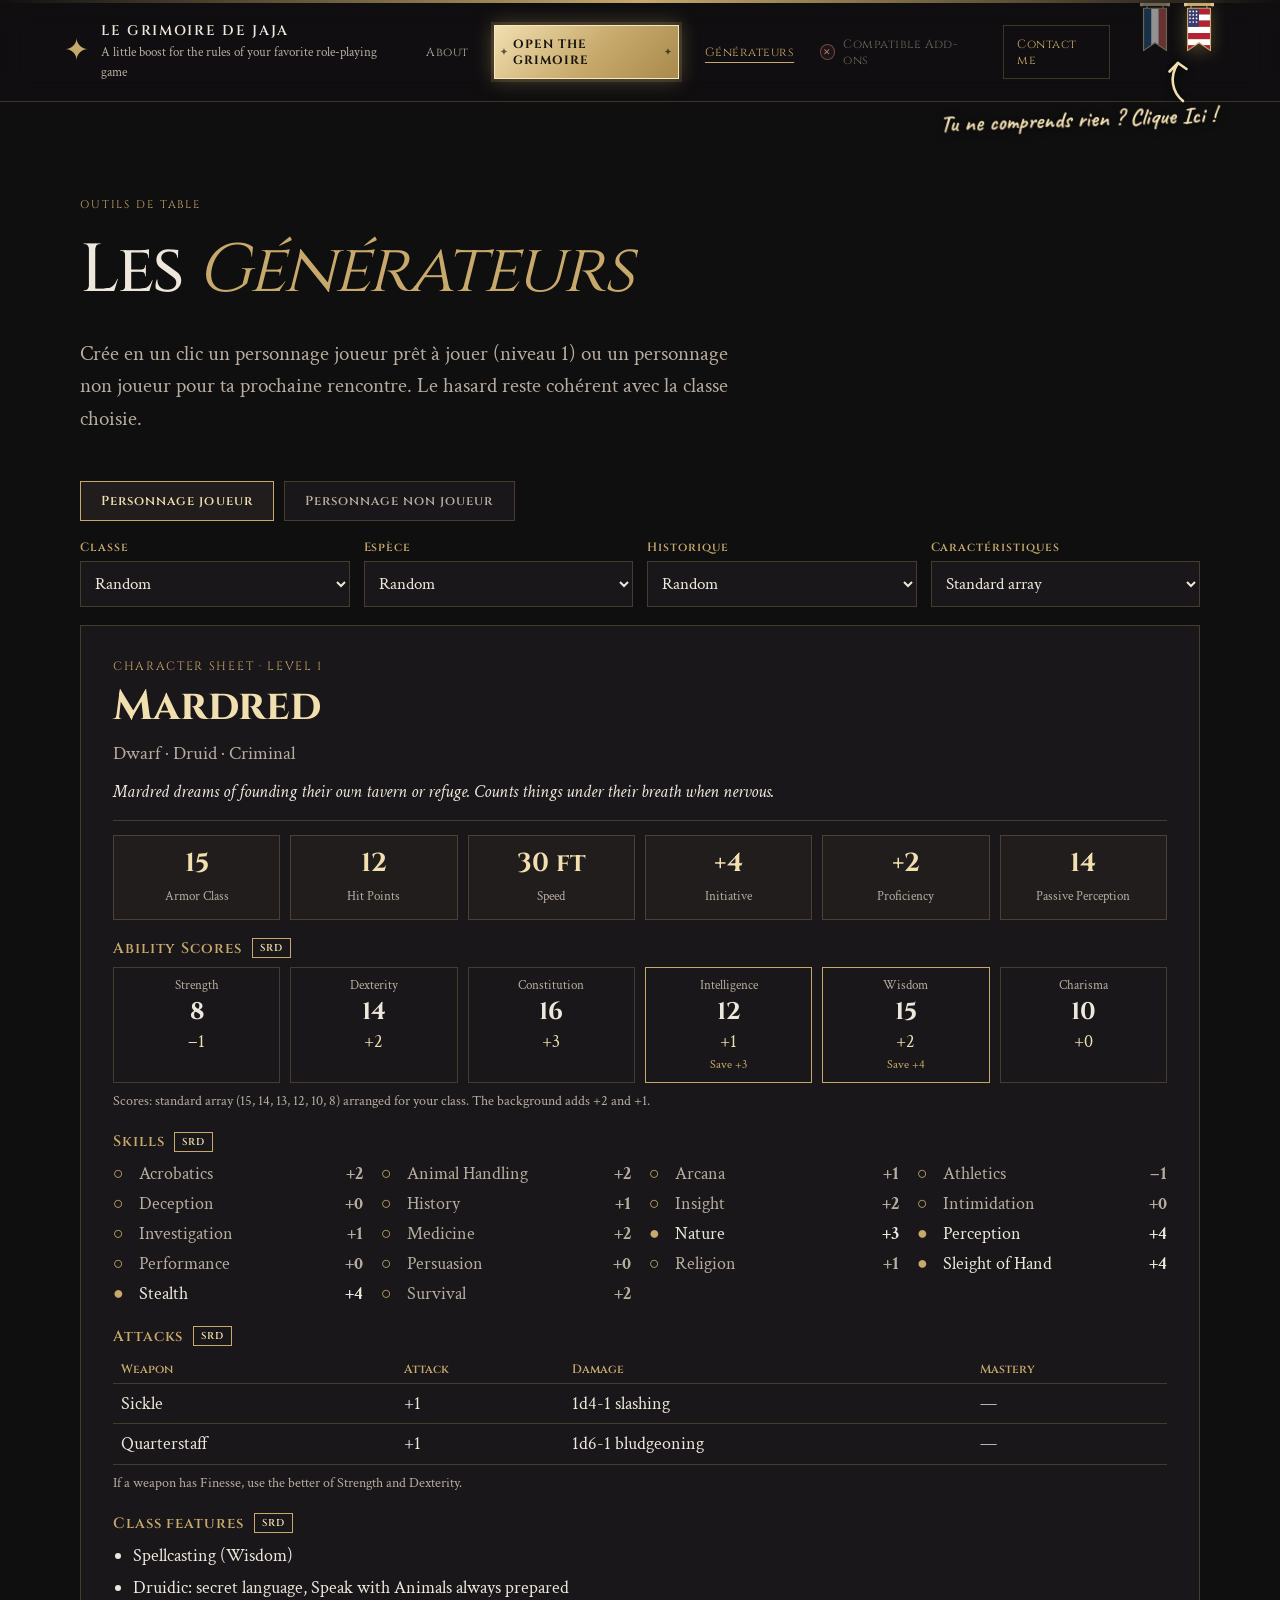
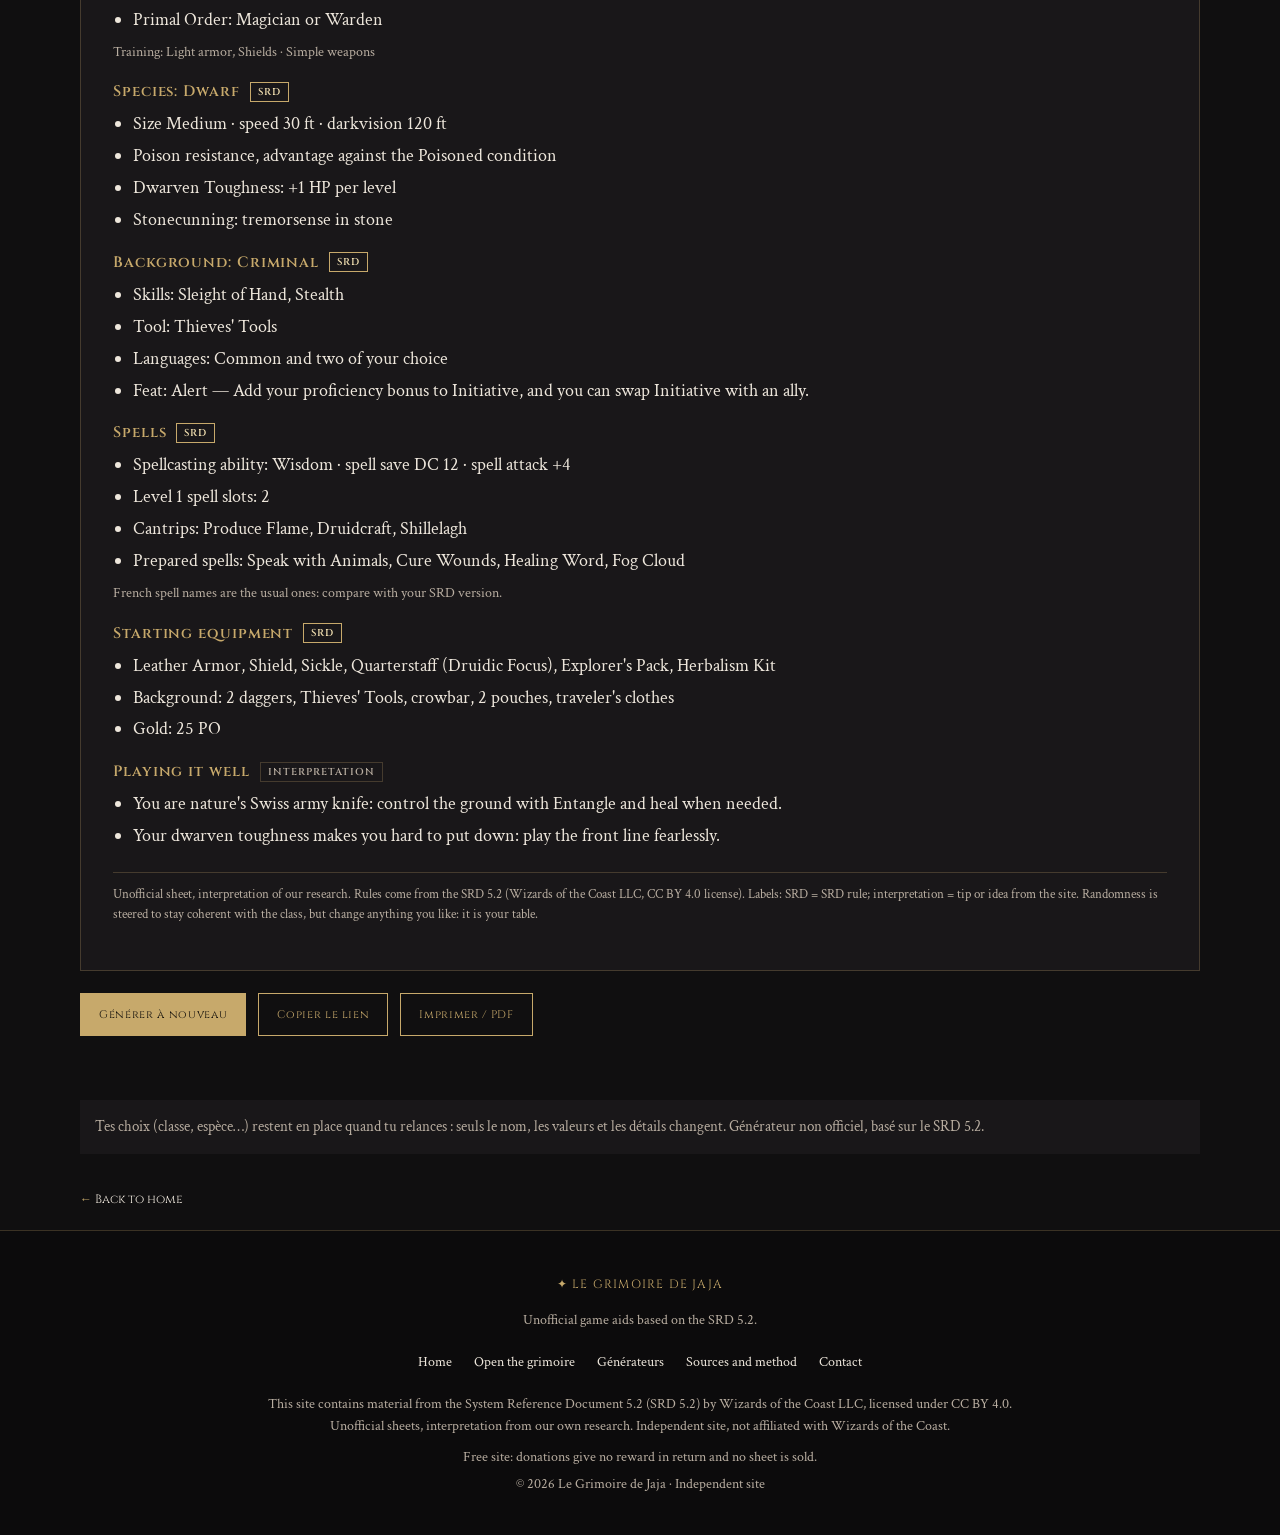
==== generateurs.html @ c8138d4a "Add files via upload" ====
<!doctype html>
<html lang="fr">
<head>
  <meta charset="utf-8">
  <meta http-equiv="Content-Security-Policy" content="object-src 'none'; base-uri 'self'; form-action 'self'">
  <meta name="referrer" content="strict-origin-when-cross-origin">

  <meta name="viewport" content="width=device-width, initial-scale=1">
  <meta name="theme-color" content="#100f10">
  <meta name="description" content="Générateurs de personnages joueurs et non joueurs basés sur les règles du SRD 5.2 : classe, espèce, historique, lieu de rencontre, niveau de puissance.">
  <title>Générateurs de personnages — Le Grimoire de Jaja</title>
  <link rel="preconnect" href="https://fonts.googleapis.com">
  <link rel="preconnect" href="https://fonts.gstatic.com" crossorigin>
  <link href="https://fonts.googleapis.com/css2?family=Cinzel:wght@400;500;600;700&family=Crimson+Text:wght@400;600;700&family=Caveat:wght@600;700&display=swap" rel="stylesheet">
  <link rel="stylesheet" href="styles.css?v=62">
</head>
<body>
  <div class="topline" aria-hidden="true"></div>

  <header class="site-header">
    <a class="brand" href="index.html" aria-label="Le Grimoire de Jaja, accueil">
      <span class="brand-mark" aria-hidden="true">✦</span>
      <span><strong>LE GRIMOIRE DE JAJA</strong><small>Le p'tit coup de pouce aux règles de ton jeu de rôle préféré</small></span>
    </a>
    <button class="menu-toggle" aria-expanded="false" aria-controls="navigation">Menu <span>☰</span></button>
    <nav id="navigation" class="navigation" aria-label="Navigation principale">
      <a href="index.html#presentation">Présentation</a>
      <a class="nav-open" href="telechargements.html">Ouvrir le grimoire</a>
      <a class="nav-gen active" href="generateurs.html" aria-current="page">Générateurs</a>
      <span class="nav-soon" aria-disabled="true" title="Bientôt disponible"><i class="soon-cross" aria-hidden="true">✕</i><span>Ajouts Compatibles</span><span class="sr-only"> (bientôt disponible)</span></span>
      <!-- VIDÉOS YOUTUBE (masqué pour l'instant) : pour remettre ce lien, supprime le mot « hidden » ci-dessous
           (et lis le mode d'emploi « VIDÉOS YOUTUBE » dans index.html). -->
      <a href="index.html#videos" hidden>Vidéos YouTube</a>
      <a class="nav-support" href="#contact" data-mail>Me contacter</a>
    </nav>
  </header>

  <main>
    <section class="downloads-hero section-wrap">
      <p class="eyebrow">Outils de table</p>
      <h1>Les <em>Générateurs</em></h1>
      <p class="hero-copy">Crée en un clic un personnage joueur prêt à jouer (niveau 1) ou un personnage non joueur pour ta prochaine rencontre. Le hasard reste cohérent avec la classe choisie.</p>
    </section>

    <section class="gen section-wrap" id="generateurs">
      <div class="gen-tabs" role="tablist" aria-label="Type de générateur">
        <button type="button" class="gen-tab" role="tab" data-tab="pj">Personnage joueur</button>
        <button type="button" class="gen-tab" role="tab" data-tab="pnj">Personnage non joueur</button>
      </div>

      <div class="gen-panel" data-panel="pj">
        <div class="gen-form">
          <label>Classe<select id="gen-classe"></select></label>
          <label>Espèce<select id="gen-espece"></select></label>
          <label>Historique<select id="gen-fond"></select></label>
          <label>Caractéristiques<select id="gen-methode"></select></label>
        </div>
        <div id="gen-out-pj" class="gen-out" aria-live="polite"></div>
      </div>

      <div class="gen-panel" data-panel="pnj" hidden>
        <div class="gen-form">
          <label>Niveau de puissance<select id="gen-puissance"></select></label>
          <label>Espèce<select id="gen-espece-pnj"></select></label>
          <label>Lieu de rencontre<select id="gen-lieu"></select></label>
        </div>
        <div id="gen-out-pnj" class="gen-out" aria-live="polite"></div>
      </div>

      <div class="gen-actions">
        <button type="button" class="button button-primary" data-action="rejouer">Générer à nouveau</button>
        <button type="button" class="button" data-action="partager">Copier le lien</button>
        <button type="button" class="button" data-action="imprimer">Imprimer / PDF</button>
      </div>
      <p id="gen-msg" class="gen-msg" role="status" aria-live="polite"></p>
      <p class="download-note">Tes choix (classe, espèce…) restent en place quand tu relances : seuls le nom, les valeurs et les détails changent. Générateur non officiel, basé sur le SRD 5.2.</p>
      <p class="downloads-back"><a class="text-link" href="index.html"><span>←</span> Retour à l'accueil</a></p>
    </section>
  </main>

  <footer class="site-footer">
    <a class="footer-brand" href="index.html">✦ LE GRIMOIRE DE JAJA</a>
    <p>Aides de jeu non officielles basées sur le SRD 5.2.</p>
    <div class="footer-links"><a href="index.html">Accueil</a><a href="telechargements.html">Ouvrir le grimoire</a><a href="generateurs.html">Générateurs</a><a href="sources.html">Sources et méthode</a><a href="#contact" data-mail>Contact</a></div>
    <p class="footer-legal">Ce site contient du contenu du System Reference Document 5.2 (SRD 5.2) de Wizards of the Coast LLC, sous licence CC BY 4.0. Fiches non officielles, interprétation de nos recherches. Site indépendant, non affilié à Wizards of the Coast.</p>
    <p class="footer-legal">Site gratuit : les dons n'ouvrent droit à aucune contrepartie et aucune fiche n'est vendue.</p>
    <small>© <span id="year"></span> Le Grimoire de Jaja · Site indépendant</small>
  </footer>
  <script src="script.js"></script>
  
  <script src="lang.js?v=62"></script>
  <script src="contact.js?v=62"></script>
  <script src="generateurs-data.js?v=62"></script>
  <script src="generateurs.js?v=62"></script>
  
  <script src='https://storage.ko-fi.com/cdn/scripts/overlay-widget.js'></script>
  <script src="soutien.js?v=62"></script>
</body>
</html>
---- styles.css ----
:root{--bg: #100f10;--panel: #191719;--panel-light: #211d1d;--text: #eee7dc;--muted: #b8ada0;--gold: #c7a96b;--soft-red: #c27b74;--line: rgba(199,169,107,.25);--gutter: clamp(24px, 5vw, 105px);--serif: "Crimson Text", Georgia, serif;--display: "Cinzel", Georgia, serif}*{box-sizing:border-box}html{scroll-behavior:smooth}body{margin:0;background:var(--bg);color:var(--text);font-family:var(--serif);font-size:18px;line-height:1.55}a{color:inherit;text-decoration:none}.sr-only{position:absolute;width:1px;height:1px;overflow:hidden;clip:rect(0 0 0 0);white-space:nowrap}.topline{height:3px;background:linear-gradient(90deg,transparent,var(--gold),transparent)}.site-header{position:sticky;top:0;z-index:20;display:flex;align-items:center;justify-content:space-between;gap:28px;padding:18px clamp(20px,5vw,76px);background:#100f10f0;border-bottom:1px solid var(--line);backdrop-filter:blur(12px)}.brand{display:flex;align-items:center;gap:12px;min-width:260px}.brand-mark{color:var(--gold);font-size:30px}.brand strong{display:block;font:600 14px var(--display);letter-spacing:.12em}.brand small{display:block;margin-top:3px;color:var(--muted);font-size:13px}.navigation{display:flex;align-items:center;gap:clamp(12px,2vw,28px);font:12px var(--display);letter-spacing:.04em}.navigation a{color:var(--muted);transition:color .2s ease}.navigation a:hover,.navigation a.active{color:var(--gold)}.navigation .nav-support{color:var(--gold);border:1px solid var(--line);padding:10px 13px}.nav-soon{display:inline-flex;align-items:center;gap:8px;cursor:not-allowed}.nav-soon>span:not(.sr-only){color:var(--muted);opacity:.55}.soon-cross{display:inline-grid;place-items:center;width:16px;height:16px;font-style:normal;font-size:9px;line-height:1;color:var(--soft-red);border:1px solid rgba(194,123,116,.5);border-radius:50%;background:#c27b7414}.lang-switch{position:relative;display:flex;align-items:flex-start;gap:10px;align-self:flex-start;margin-top:-18px}.flag{padding:0 2px 6px;background:none;border:0;cursor:pointer;opacity:.55;filter:saturate(.55);transition:opacity .25s,filter .25s;-webkit-tap-highlight-color:transparent}.flag svg{display:block;width:30px;height:auto;transform-origin:50% 0;animation:flag-sway 5s ease-in-out infinite alternate}.flag[data-lang=en] svg{animation-delay:-2.2s}.flag:hover,.flag[aria-pressed=true]{opacity:1;filter:none}.flag[aria-pressed=true]{filter:drop-shadow(0 4px 8px rgba(199,169,107,.35))}.flag:hover svg{animation-duration:1.6s}.flag:focus-visible{outline:1px solid var(--gold);outline-offset:2px}.lang-hint{display:none;position:absolute;top:54px;right:0;width:max-content;pointer-events:none;z-index:30}.lang-switch.has-hint .lang-hint{display:flex;flex-direction:column;align-items:flex-end;animation:hint-wiggle 2.4s ease-in-out infinite}.lang-hint svg{order:-1;flex:0 0 auto;width:40px;height:46px;margin-right:18px;filter:drop-shadow(0 1px 4px rgba(0,0,0,.8))}.lang-hint-text{margin-top:0;font:700 23px/1.05 Caveat,Segoe Script,Comic Sans MS,cursive;color:#f1dfb0;text-shadow:0 1px 8px rgba(0,0,0,.9);white-space:nowrap;transform:rotate(-2deg);transform-origin:100% 50%}@keyframes hint-wiggle{0%,to{transform:translateY(0)}50%{transform:translateY(4px)}}@keyframes flag-sway{0%{transform:rotate(-2.5deg)}to{transform:rotate(2.5deg)}}.menu-toggle{display:none;color:var(--text);background:transparent;border:1px solid var(--line);padding:8px 12px;font:12px var(--display)}.hero{position:relative;min-height:590px;display:grid;grid-template-columns:minmax(0,1.1fr) minmax(0,1.2fr) auto;grid-template-areas:"text card logo";align-items:center;gap:clamp(28px,4vw,72px);padding:90px clamp(56px,7vw,110px) 90px clamp(24px,5vw,105px);overflow:hidden;background:radial-gradient(ellipse at 75% 45%,rgba(112,78,45,.16),transparent 38%),linear-gradient(120deg,#100f10 30%,#191516);border-bottom:1px solid var(--line)}.hero:after{content:"";position:absolute;inset:18px;border:1px solid rgba(199,169,107,.08);pointer-events:none}.hero-content{grid-area:text;position:relative;z-index:1}.hero-card{grid-area:card;position:relative;z-index:1;padding:46px 8%;text-align:center;background:linear-gradient(135deg,#1d1918,#141214);border:1px solid var(--line)}.hero-card .eyebrow{margin-bottom:14px}.hero-card h2{margin-bottom:12px;font-size:clamp(24px,2.6vw,38px)}.hero-card p:not(.eyebrow){max-width:420px;margin:0 auto 24px;color:var(--muted);font-size:16px}.hero-logo-wrap{grid-area:logo;position:relative;z-index:2;width:clamp(130px,11vw,200px);border-radius:50%;cursor:pointer}.hero-logo{display:block;width:100%;height:auto;filter:drop-shadow(0 15px 35px rgba(0,0,0,.55));cursor:pointer;-webkit-tap-highlight-color:transparent;transition:transform .3s ease,filter .3s ease}.hero-logo-wrap:has(.hero-logo:focus-visible) .hero-logo,.hero-logo-wrap:hover .hero-logo{transform:scale(1.05);filter:hue-rotate(170deg) saturate(1.25) brightness(1.2) drop-shadow(0 0 12px rgba(125,220,255,.95)) drop-shadow(0 0 30px rgba(90,170,255,.8))}.hero-logo-wrap:after{content:"";position:absolute;inset:0;pointer-events:none;opacity:0;transform:scale(.85);background:url("data:image/svg+xml,%3Csvg xmlns='http://www.w3.org/2000/svg' viewBox='0 0 64 64'%3E%3Cg fill='white'%3E%3Cellipse cx='19' cy='48' rx='9' ry='7' transform='rotate(-20 19 48)'/%3E%3Cellipse cx='45' cy='42' rx='9' ry='7' transform='rotate(-20 45 42)'/%3E%3Cpath d='M25 46 V15 L51 8 V40 H46 V20 L30 24 V46 Z'/%3E%3C/g%3E%3C/svg%3E") center / 56% no-repeat;filter:drop-shadow(0 0 6px rgba(20,60,140,.9));transition:opacity .3s ease,transform .3s ease}.hero-logo-wrap:hover:after,.hero-logo-wrap:has(.hero-logo:focus-visible):after{opacity:.7;transform:scale(1)}.hero-logo:focus:not(:focus-visible){outline:none}.hero-logo:focus-visible{outline:1px solid var(--gold);outline-offset:8px;border-radius:50%}@keyframes jaja-pulse{0%,to{transform:scale(1)}50%{transform:scale(1.045)}}.hero-logo.is-playing{animation:jaja-pulse 1.8s ease-in-out infinite}.hero-logo-wrap:has(.is-playing):after{opacity:.55;transform:scale(1)}@media(hover:none){.hero-logo-wrap:after{opacity:.35;transform:scale(1)}}.eyebrow{margin:0 0 18px;color:var(--gold);font:11px var(--display);letter-spacing:.17em;text-transform:uppercase}.hero-content .eyebrow{display:flex;align-items:center;gap:12px}.hero-content .eyebrow span{width:25px;height:1px;background:var(--gold)}h1,h2,h3{margin-top:0;font-family:var(--display);font-weight:500;line-height:1.2}.hero h1{margin:0;font-size:clamp(36px,3.9vw,64px);letter-spacing:-.035em}.downloads-hero h1{margin:0;font-size:clamp(42px,6vw,68px);letter-spacing:-.035em}h1 em,h2 em{color:var(--gold);font-weight:400}.hero-copy{max-width:570px;margin:26px 0 0;color:var(--muted);font-size:21px}.hero-rule{display:block;width:190px;height:3px;margin-top:28px;background:var(--gold)}.button{display:inline-flex;align-items:center;justify-content:center;gap:20px;padding:13px 18px;font:11px var(--display);letter-spacing:.06em;transition:background .2s,border-color .2s}.button-primary{color:#17130d;background:var(--gold);border:1px solid var(--gold)}.button-primary:hover{background:#dfc38a}.button-outline{color:var(--gold);border:1px solid var(--line)}.button-outline:hover{border-color:var(--gold)}.text-link{color:var(--text);font:12px var(--display)}.text-link span,.text-link:hover{color:var(--gold)}.hero-side-note{position:absolute;right:2.2%;top:50%;transform:translateY(-50%);color:#c7a96b8c;font:10px var(--display);letter-spacing:.2em;writing-mode:vertical-rl}.section-wrap{width:min(1120px,calc(100% - 48px));margin:0 auto}.section-heading{margin-bottom:36px}.section-heading h2,.contact-section h2{margin-bottom:12px;font-size:clamp(30px,4.5vw,48px)}.lead{margin:0;font-size:24px;line-height:1.4}.divider-ornament{display:flex;align-items:center;justify-content:center;gap:18px;margin-top:60px;color:var(--gold)}.divider-ornament span{width:90px;height:1px;background:var(--line)}.intro.section-wrap,.videos-section.section-wrap,.contact-section.section-wrap{width:auto;max-width:none;margin:0;padding-left:var(--gutter);padding-right:var(--gutter)}.intro{padding-top:100px;padding-bottom:70px}.intro-split{display:grid;grid-template-columns:1fr 1.2fr;gap:60px;align-items:start}.intro-split .section-heading{margin-bottom:0}.intro-split h2{font-size:clamp(32px,4vw,52px)}.intro-body .lead{margin-bottom:16px}.intro-text{margin:0;color:var(--muted)}.videos-section{padding-top:15px;padding-bottom:95px}.videos-grid{display:grid;grid-template-columns:1fr 1.2fr;gap:60px;align-items:center}.videos-grid .section-heading{margin-bottom:0}.videos-intro{max-width:380px;margin:8px 0 0;color:var(--muted);font-size:16px}.videos-channel{display:flex;align-items:center;gap:28px}.videos-channel .lead{font-size:22px}.d20-link{display:inline-flex;flex:0 0 auto;flex-direction:column;align-items:center;gap:8px;color:var(--muted);font:10px var(--display);letter-spacing:.08em;transition:color .2s}.d20-link svg{width:clamp(72px,7vw,100px);height:auto;filter:drop-shadow(0 8px 16px rgba(255,0,0,.22));transition:transform .6s ease}.d20-link:hover{color:var(--gold)}.d20-link:hover svg{transform:rotate(60deg) scale(1.06)}.contact-section{display:flex;flex-direction:column;align-items:center;gap:26px;padding-top:75px;padding-bottom:100px;border-top:1px solid var(--line)}.contact-row{display:flex;align-items:center;justify-content:center;gap:clamp(30px,6vw,80px)}.contact-text>p:last-child{max-width:420px;color:var(--muted)}.contact-jaja{display:block;width:min(280px,42vw);flex:none;border-radius:12px}.contact-jaja img{display:block;width:100%;height:auto;transition:filter .25s ease,transform .25s ease}.contact-jaja:hover img,.contact-jaja:focus-visible img{filter:brightness(1.15) drop-shadow(0 0 10px rgba(241,223,176,.9)) drop-shadow(0 0 26px rgba(199,169,107,.7));transform:scale(1.04)}.contact-jaja:focus-visible{outline:1px solid var(--gold);outline-offset:8px}.contact-mail{margin:0;text-align:center;color:var(--muted);font-size:15px}.contact-mail a{color:var(--gold)}.mail-dialog{width:min(420px,calc(100% - 36px));padding:30px;color:var(--text);background:var(--panel);border:1px solid var(--gold)}.mail-dialog::backdrop{background:#000000b8}.mail-dialog h3{margin:0 0 6px;font-size:22px}.mail-dialog p{margin:0 0 18px;color:var(--muted)}.mail-options{display:grid;gap:10px}.mail-options .button{width:100%;justify-content:space-between}.mail-options .button-outline{background:transparent;cursor:pointer}.mail-copied{min-height:1.4em;margin:12px 0 0;color:var(--gold);font-size:15px}.mail-close{display:block;margin:6px auto 0;padding:6px 10px;color:var(--muted);background:none;border:0;font:12px var(--display);cursor:pointer}.mail-close:hover{color:var(--gold)}[hidden]{display:none!important}.downloads-hero{padding-top:95px;padding-bottom:45px}.downloads-hero .hero-copy{max-width:680px}.downloads-content{padding-bottom:90px}.search-box{padding-bottom:30px}.search-eyebrow{display:flex;align-items:center;gap:12px;margin:0 0 16px;color:var(--gold);font:11px var(--display);letter-spacing:.2em;text-transform:uppercase}.search-eyebrow b{font-weight:500}.search-eyebrow span:first-child{flex:0 0 28px;height:1px;background:var(--gold)}.search-eyebrow span:last-child{flex:1;height:1px;background:linear-gradient(90deg,rgba(199,169,107,.5),transparent)}.search-field{position:relative;margin:8px;background:linear-gradient(135deg,#231c16,#161214 70%);border:1px solid rgba(199,169,107,.4);box-shadow:inset 0 0 26px #0009,0 8px 24px #00000059;transition:border-color .25s,box-shadow .25s}.search-field:before{content:"";position:absolute;inset:-8px;pointer-events:none;background:linear-gradient(var(--gold),var(--gold)) 0 0 / 20px 2px no-repeat,linear-gradient(var(--gold),var(--gold)) 0 0 / 2px 20px no-repeat,linear-gradient(var(--gold),var(--gold)) 100% 0 / 20px 2px no-repeat,linear-gradient(var(--gold),var(--gold)) 100% 0 / 2px 20px no-repeat,linear-gradient(var(--gold),var(--gold)) 0 100% / 20px 2px no-repeat,linear-gradient(var(--gold),var(--gold)) 0 100% / 2px 20px no-repeat,linear-gradient(var(--gold),var(--gold)) 100% 100% / 20px 2px no-repeat,linear-gradient(var(--gold),var(--gold)) 100% 100% / 2px 20px no-repeat}.search-field:focus-within{border-color:var(--gold);box-shadow:inset 0 0 26px #0009,0 0 28px #c7a96b4d}.search-icon{position:absolute;left:17px;top:50%;width:27px;height:27px;transform:translateY(-50%);pointer-events:none;transition:transform .45s ease}.search-field:focus-within .search-icon{transform:translateY(-50%) rotate(-14deg) scale(1.12)}.search-field input{width:100%;padding:18px 56px 18px 58px;color:var(--text);background:transparent;border:0;border-radius:0;font:20px var(--serif);outline:none;-webkit-appearance:none;appearance:none}.search-field input::placeholder{color:var(--muted);font-style:italic;opacity:.8}.search-field input::-webkit-search-cancel-button{display:none}.search-clear{position:absolute;right:10px;top:50%;transform:translateY(-50%);width:34px;height:34px;color:var(--gold);background:none;border:1px solid transparent;font-size:15px;cursor:pointer;transition:border-color .2s,background .2s}.search-clear:hover{border-color:var(--line);background:#c7a96b1a}.search-status{min-height:1.5em;margin:14px 0 0 2px;color:var(--muted);font-size:16px;font-style:italic}.search-status:not(:empty):before{content:"✦ ";color:var(--gold);font-style:normal}.download-category{border-top:1px solid var(--line)}.download-category:last-of-type{border-bottom:1px solid var(--line)}.download-category>summary{display:flex;align-items:center;gap:22px;padding:26px 6px;cursor:pointer;list-style:none;transition:background .2s}.download-category>summary::-webkit-details-marker{display:none}.download-category>summary:hover{background:#c7a96b0d}.download-category>summary:focus-visible{outline:1px solid var(--gold);outline-offset:-1px}.cat-number{color:var(--gold);font:13px var(--display)}.cat-title{margin:0;font-size:clamp(26px,3.6vw,40px);transition:color .2s}.cat-meta{margin-left:auto;color:var(--muted);font-size:15px}.cat-toggle{position:relative;flex:0 0 34px;height:34px;border:1px solid var(--line)}.cat-toggle:before,.cat-toggle:after{content:"";position:absolute;left:50%;top:50%;width:12px;height:1px;background:var(--gold);transform:translate(-50%,-50%);transition:transform .25s ease}.cat-toggle:after{transform:translate(-50%,-50%) rotate(90deg)}.download-category[open]>summary .cat-title{color:var(--gold)}.download-category[open]>summary .cat-toggle:after{transform:translate(-50%,-50%) rotate(0)}.category-panel{padding:0 6px 34px}.category-intro,.download-note{color:var(--muted)}.category-intro{margin:0 0 18px}.download-item{display:grid;grid-template-columns:1fr 1fr;gap:30px;align-items:center;padding:20px 0;border-top:1px solid var(--line)}.download-info{display:flex;align-items:flex-start;gap:18px}.download-number{color:var(--gold);font:13px var(--display)}.download-info h3{margin:0 0 4px;font-size:19px}.download-info p{margin:0;color:var(--muted);font-size:15px}.download-links{display:grid;grid-template-columns:1fr 1fr;gap:8px}.file-link{flex:1;min-width:0;display:flex;align-items:center;gap:12px;padding:11px 13px;background:var(--panel);border:1px solid transparent;font-size:15px}.file-link:hover{border-color:var(--line);color:var(--gold)}.file-link span{min-width:34px;padding:3px 5px;text-align:center;color:var(--gold);border:1px solid var(--line);font:10px var(--display)}.file-link b{margin-left:auto;color:var(--gold)}.file-link[href="#"]{opacity:.5;pointer-events:none}.file-link[href="#"] b{display:none}.file-link[href="#"]:after{content:"bientôt";margin-left:auto;color:var(--muted);font-size:13px;font-style:italic}.download-note{margin-top:28px;padding:15px;background:var(--panel);font-size:15px}.download-note a{color:var(--gold)}.downloads-back{margin-top:30px}html[lang=en] .file-link[href="#"]:after{content:"soon"}html[lang=en] .download-links .file-row:first-child{order:2}:root{--kofi-offset: 84px}.kofi-note{position:fixed;left:18px;bottom:var(--kofi-offset);z-index:9990;display:flex;flex-direction:column;align-items:flex-start;max-width:min(280px,calc(100vw - 36px));opacity:0;transform:translateY(10px);pointer-events:none;transition:opacity .6s ease,transform .6s ease}.kofi-note.is-visible{opacity:1;transform:none;pointer-events:auto}.kofi-note-bubble{position:relative;padding:9px 32px 10px 14px;background:#191719f5;border:1px solid var(--gold);box-shadow:0 10px 28px #0000008c}.kofi-note-text{margin:0;font:700 22px/1.12 Caveat,Segoe Script,Comic Sans MS,cursive;color:#f1dfb0}.kofi-note-close{position:absolute;top:2px;right:2px;width:26px;height:26px;color:var(--muted);background:none;border:0;font-size:13px;cursor:pointer}.kofi-note-close:hover{color:var(--gold)}.kofi-arrow{display:block;width:22px;height:52px;margin:3px 0 0 24px;transform-origin:50% 0;animation:arrow-bob 1.7s ease-in-out infinite}@keyframes arrow-bob{0%,to{transform:translateY(0)}50%{transform:translateY(7px)}}.site-footer{padding:38px 24px;text-align:center;border-top:1px solid var(--line);background:#0c0b0c}.footer-brand{color:var(--gold);font:12px var(--display);letter-spacing:.1em}.site-footer p,.site-footer small{color:var(--muted);font-size:14px}.footer-links{display:flex;justify-content:center;gap:22px;margin:20px 0;font-size:14px}.footer-links a:hover{color:var(--gold)}@media(max-width:1100px){.hero{grid-template-columns:minmax(0,1fr) auto;grid-template-areas:"text logo" "card card";row-gap:40px;padding:70px clamp(24px,6vw,70px)}.hero h1{font-size:clamp(40px,7vw,64px)}.hero-side-note{display:none}}@media(max-width:950px){.site-header{flex-wrap:wrap}.lang-hint-text{font-size:20px}.brand{order:1}.menu-toggle{display:block;order:2}.lang-switch{order:3;margin-left:auto}.navigation{order:4}.menu-toggle{display:block}.navigation{display:none;flex-basis:100%;flex-direction:column;align-items:stretch;gap:0;padding-top:12px}.navigation.is-open{display:flex}.navigation a,.navigation .nav-soon{padding:12px 0;border-top:1px solid var(--line)}.navigation .nav-support{padding:12px}.intro-split{grid-template-columns:1fr;gap:24px}.videos-grid{grid-template-columns:1fr;gap:20px}.contact-row{flex-direction:column;text-align:center;gap:28px}.contact-jaja{width:min(240px,60vw)}}@media(max-width:620px){.site-header{padding:14px 18px}.brand{min-width:0;gap:8px}.brand strong{font-size:11px}.brand small{max-width:230px;font-size:11px}:root{--gutter: 22px}.hero{min-height:0;grid-template-columns:1fr;grid-template-areas:"text" "logo" "card";padding:60px 22px;row-gap:34px}.hero-logo-wrap{width:40%;max-width:170px;justify-self:center}.hero-copy{font-size:18px}.section-wrap{width:calc(100% - 36px)}.intro{padding-top:70px}.videos-channel{gap:18px}.videos-channel .lead{font-size:18px}.download-item{grid-template-columns:1fr;gap:14px}.download-links{grid-template-columns:1fr}.download-category>summary{gap:14px;padding:22px 2px}.cat-meta{display:none}.cat-toggle{margin-left:auto}.footer-links{flex-wrap:wrap}}@media(prefers-reduced-motion:reduce){.hero-logo.is-playing,.flag svg,.lang-switch.has-hint .lang-hint,.kofi-arrow{animation:none}.d20-link:hover svg{transform:none}html{scroll-behavior:auto}}.hero-edition{max-width:570px;margin:14px 0 0;padding-left:12px;border-left:2px solid var(--gold);color:var(--muted);font-size:15px;font-style:italic}.file-row{display:flex;gap:6px;align-items:stretch}.file-name{margin-left:0;font-style:normal}.file-dl{flex:0 0 46px;display:flex;align-items:center;justify-content:center;background:var(--panel);border:1px solid transparent;color:var(--gold);font-size:18px}.file-dl:hover{border-color:var(--line)}html.reader-open{overflow:hidden}.reader{width:100vw;height:100vh;height:100dvh;max-width:none;max-height:none;margin:0;padding:0;border:0;background:#1a1819;color:var(--text, #eee)}.reader[open]{display:flex;flex-direction:column}.reader::backdrop{background:#000}.reader-bar{display:flex;align-items:center;gap:8px;padding:10px 14px;background:#100f10;border-bottom:1px solid var(--line)}.reader-title{flex:1;min-width:0;margin:0;overflow:hidden;text-overflow:ellipsis;white-space:nowrap;font:600 15px var(--display);color:var(--gold)}.reader-btn{display:inline-flex;align-items:center;gap:6px;padding:8px 12px;background:var(--panel);border:1px solid var(--line);color:var(--gold);font:14px var(--display);cursor:pointer}.reader-btn:hover{background:#2a2628}.reader-body{flex:1;overflow-y:auto;-webkit-overflow-scrolling:touch}.reader-pages{max-width:1000px;margin:0 auto;padding:14px;display:grid;gap:14px;justify-items:center}.reader-pages canvas,.reader-pages img{max-width:100%;height:auto;background:#fff;box-shadow:0 2px 14px #0009}.reader-status{color:var(--muted);text-align:center;padding:40px 10px}.reader-status a{color:var(--gold)}@media(max-width:560px){.reader-btn span{display:none}}.tag{display:inline-block;margin-top:8px;padding:2px 8px;border:1px solid var(--line);color:var(--gold);font:10px var(--display);letter-spacing:.08em;text-transform:uppercase}.tag-hors-SRD{color:#d98a6a;border-color:#d98a6a73}.tag-règle-de-table,.tag-interprétation{color:#9db8d9;border-color:#9db8d966}.fiche-mention{grid-column:1 / -1;margin:-6px 0 0;color:var(--muted);font-size:12.5px;font-style:italic;opacity:.8}.reader-heading{flex:1;min-width:0}.reader-heading .reader-title{flex:none}.reader-mention{margin:2px 0 0;overflow:hidden;text-overflow:ellipsis;white-space:nowrap;color:var(--muted);font-size:12px;font-style:italic}.footer-legal{max-width:760px;margin:10px auto 0;font-size:12.5px}.sources{max-width:820px;padding-bottom:40px}.sources h2{margin:42px 0 12px;font-size:clamp(22px,3vw,30px)}.sources ul{padding-left:22px}.sources li{margin:8px 0}.sources a{color:var(--gold);text-decoration:underline;text-underline-offset:3px}.attribution{margin:18px 0;padding:14px 18px;border-left:3px solid var(--gold);background:var(--panel);color:var(--muted);font-size:15px;word-break:break-word}.intro-extra{margin-top:56px;padding-top:48px;border-top:1px solid var(--line)}.intro-extra h3{font-size:clamp(26px,3vw,38px)}.intro-body .intro-text+.intro-text{margin-top:14px}.howto{margin:18px 0 0;padding-left:24px;color:var(--muted)}.howto li{margin:10px 0;padding-left:4px}.howto li::marker{color:var(--gold);font-family:var(--display)}.example-box{margin-top:24px;padding:18px 22px;border-left:3px solid var(--gold);background:var(--panel)}.example-box p{margin:0 0 10px;color:var(--muted)}.example-box p:last-child{margin-bottom:0}.example-box .example-title{color:var(--gold);font:11px var(--display);letter-spacing:.17em;text-transform:uppercase}.library-section+.library-section{margin-top:64px}.library-head{margin-bottom:22px}.library-title{margin:0 0 8px;font-size:clamp(28px,3.6vw,42px)}.library-intro{max-width:640px;margin:0;color:var(--muted)}.guides-list{border-bottom:1px solid var(--line)}.reader-readonly .reader-pages canvas,.reader-readonly .reader-pages img{-webkit-user-select:none;user-select:none;-webkit-touch-callout:none}.hero-card .quick-search{max-width:480px;margin:0 auto 22px;text-align:left}.hero-card .quick-search .search-field{margin:8px 8px 0}.quick-search .search-field input{font-size:18px;padding:15px 20px 15px 56px}.quick-results{list-style:none;margin:12px 8px 0;padding:0}.quick-results .quick-item{display:flex;align-items:center;justify-content:space-between;gap:14px;padding:12px 0;border-top:1px solid var(--line)}.quick-item .quick-text{min-width:0}.quick-item h3{margin:0 0 2px;font-size:18px}.hero-card .quick-item p{margin:0;max-width:none;color:var(--muted);font-size:14px}.quick-links{display:flex;gap:6px;flex:none}.quick-links .file-link{flex:none;padding:8px 10px;gap:8px;font-size:14px}.quick-empty{padding:12px 2px;color:var(--muted);font-style:italic}.quick-more{margin:10px 8px 0;text-align:right;font-size:14px}.quick-more a{color:var(--gold)}@media(max-width:560px){.quick-results .quick-item{flex-direction:column;align-items:stretch}.quick-links .file-link{flex:1}.quick-links .file-name{display:none}}.tag-suggestions{display:flex;flex-wrap:wrap;align-items:center;gap:8px;margin:14px 8px 0}.tag-suggestions-label{color:var(--muted);font-size:14px;font-style:italic}.tag-chip{padding:5px 13px;color:var(--gold);background:#c7a96b12;border:1px solid var(--line);border-radius:999px;font:14px var(--serif);cursor:pointer;transition:background .2s,border-color .2s,color .2s}.tag-chip:hover,.tag-chip:focus-visible{background:#c7a96b2e;border-color:var(--gold);color:#f1dfb0;outline:none}.hero-card .tag-suggestions{justify-content:flex-start;margin-bottom:0}.search-results{margin-top:6px;border-bottom:1px solid var(--line)}.search-results .result-item{border-top:1px solid var(--line)}.result-theme{margin:0 0 4px!important;color:var(--gold)!important;font:10.5px var(--display)!important;letter-spacing:.16em;text-transform:uppercase}.match-line{margin:8px 0 0!important;color:var(--muted);font-size:14px!important}.match-line b{display:inline-block;margin:0 4px 2px 0;padding:1px 9px;color:#f1dfb0;background:#c7a96b29;border:1px solid rgba(199,169,107,.45);border-radius:999px;font-weight:600}.hero-card .quick-item p.match-line{margin:6px 0 0!important;font-size:13px!important}.navigation .nav-open{position:relative;color:#17130d;background:linear-gradient(135deg,#f1dfb0,#c7a96b 55%,#a98a4d);border:1px solid #f6e7bf;padding:10px 18px;font-weight:700;letter-spacing:.08em;text-transform:uppercase;box-shadow:0 0 0 3px #c7a96b29,0 0 20px #c7a96b66;animation:nav-open-glow 3.2s ease-in-out infinite}.navigation .nav-open:before,.navigation .nav-open:after{content:"✦";position:absolute;top:50%;transform:translateY(-50%);font-size:9px;color:#17130da6}.navigation .nav-open:before{left:5px}.navigation .nav-open:after{right:5px}.navigation .nav-open:hover,.navigation .nav-open.active{color:#17130d;background:linear-gradient(135deg,#fff1c7,#e3c680 55%,#c7a96b);box-shadow:0 0 0 3px #f1dfb04d,0 0 28px #f1dfb0b3}@keyframes nav-open-glow{0%,to{box-shadow:0 0 0 3px #c7a96b24,0 0 16px #c7a96b4d}50%{box-shadow:0 0 0 4px #c7a96b3d,0 0 26px #f1dfb099}}@media(max-width:760px){.navigation .nav-open{margin:10px 0;padding:13px 18px;text-align:center;border-top:1px solid #f6e7bf}}@media(prefers-reduced-motion:reduce){.navigation .nav-open{animation:none}}.button-glow{box-shadow:0 0 18px #c7a96b73;font-weight:700}.button-glow:hover{box-shadow:0 0 28px #f1dfb0b3}.promo-guides{padding-top:10px;padding-bottom:40px}.promo-inner{position:relative;padding:38px clamp(20px,4vw,48px);text-align:center;background:linear-gradient(135deg,#241d15,#151214 70%);border:1px solid rgba(199,169,107,.5);box-shadow:inset 0 0 40px #0000008c,0 10px 34px #00000059}.promo-inner:before{content:"";position:absolute;inset:7px;border:1px solid rgba(199,169,107,.25);pointer-events:none}.promo-inner h2{margin:0 auto 12px;max-width:760px;font-size:clamp(24px,3.2vw,38px)}.promo-text{max-width:640px;margin:0 auto 26px;color:var(--muted)}.promo-cards{display:grid;grid-template-columns:1fr 1fr;gap:20px;text-align:left}.promo-card{padding:20px;background:#00000047;border:1px solid var(--line)}.promo-card h3{margin:0 0 4px;font-size:21px;color:var(--gold)}.promo-card p{margin:0 0 16px;color:var(--muted);font-size:15px}.promo-card .download-links{grid-template-columns:1fr}@media(max-width:760px){.promo-cards{grid-template-columns:1fr}}@media(hover:none){.hero-logo-wrap:hover .hero-logo{transform:none;filter:drop-shadow(0 15px 35px rgba(0,0,0,.55))}.hero-logo-wrap:hover:after{opacity:.35}}.navigation .nav-gen{color:var(--gold)}.navigation .nav-gen.active{text-decoration:underline;text-underline-offset:6px}.gen-tabs{display:flex;gap:10px;flex-wrap:wrap;margin-bottom:18px}.gen-tab{padding:10px 20px;background:var(--panel);color:var(--muted);border:1px solid var(--line);font:600 13px var(--display);letter-spacing:.08em;cursor:pointer}.gen-tab.is-active{color:#f1dfb0;border-color:var(--gold);background:var(--panel-light)}.gen-form{display:grid;grid-template-columns:repeat(auto-fit,minmax(190px,1fr));gap:14px;margin-bottom:18px}.gen-form label{display:flex;flex-direction:column;gap:6px;font:600 12px var(--display);letter-spacing:.08em;color:var(--gold)}.gen-form select{padding:10px;background:var(--panel);color:var(--text);border:1px solid var(--line);font:17px var(--serif)}.gen-actions{display:flex;gap:12px;flex-wrap:wrap;margin:22px 0 6px}.gen-msg{min-height:1.4em;color:var(--muted);font-size:15px;word-break:break-all}.gen-sheet{background:var(--panel);border:1px solid var(--line);padding:clamp(16px,3vw,32px)}.gen-sheet-head{border-bottom:1px solid var(--line);padding-bottom:14px;margin-bottom:14px}.gen-kicker{margin:0;font:12px var(--display);letter-spacing:.14em;color:var(--gold);text-transform:uppercase}.gen-name{margin:4px 0;font:700 clamp(28px,5vw,42px) var(--display);color:#f1dfb0}.gen-sub{margin:0;color:var(--muted);font-size:19px}.gen-concept{margin:10px 0 0;font-style:italic}.gen-keys{display:grid;grid-template-columns:repeat(auto-fit,minmax(110px,1fr));gap:10px;margin-bottom:8px}.gen-key{text-align:center;padding:10px 6px;border:1px solid var(--line);background:var(--panel-light)}.gen-key b{display:block;font:700 26px var(--display);color:#f1dfb0}.gen-key span{font-size:13px;color:var(--muted)}.gen-block{margin-top:18px;break-inside:avoid}.gen-h{margin:0 0 8px;font:600 15px var(--display);letter-spacing:.06em;color:var(--gold);display:flex;align-items:center;gap:10px;flex-wrap:wrap}.gen-tag{font:600 10px var(--display);letter-spacing:.1em;padding:2px 7px;border:1px solid var(--line);color:var(--muted);text-transform:uppercase}.gen-tag-srd{color:#f1dfb0;border-color:var(--gold)}.gen-list{margin:0;padding-left:20px}.gen-list li{margin:4px 0}.gen-text{margin:0 0 6px}.gen-note{margin:8px 0 0;font-size:14px;color:var(--muted)}.gen-abs{display:grid;grid-template-columns:repeat(auto-fit,minmax(110px,1fr));gap:10px}.gen-ab{text-align:center;padding:8px 4px;border:1px solid var(--line);display:flex;flex-direction:column}.gen-ab.is-save{border-color:var(--gold)}.gen-ab b{font:700 24px var(--display)}.gen-ab-n{font-size:13px;color:var(--muted)}.gen-ab-m{color:#f1dfb0}.gen-ab-s{font-size:12px;color:var(--gold)}.gen-skills{list-style:none;margin:0;padding:0;display:grid;grid-template-columns:repeat(auto-fit,minmax(210px,1fr));gap:2px 18px}.gen-skills li{display:flex;gap:8px;align-items:baseline;color:var(--muted)}.gen-skills li span:nth-child(2){flex:1}.gen-skills li.is-prof{color:var(--text)}.gen-dot{color:var(--gold);width:1em}.gen-table{width:100%;border-collapse:collapse}.gen-table th,.gen-table td{text-align:left;padding:6px 8px;border-bottom:1px solid var(--line)}.gen-table th{font:600 12px var(--display);color:var(--gold)}.gen-mention{margin-top:22px;padding-top:12px;border-top:1px solid var(--line);font-size:13px;color:var(--muted)}@media print{.topline,.site-header,.site-footer,.downloads-hero,.gen-tabs,.gen-form,.gen-actions,.gen-msg,.download-note,.downloads-back,.menu-toggle,[class*=kofi],.music-wrap{display:none!important}body{background:#fff!important;color:#000!important}.gen-sheet{background:#fff;border:0;color:#000;padding:0}.gen-name,.gen-key b,.gen-ab-m,.gen-h,.gen-kicker,.gen-dot,.gen-ab-s,.gen-tag-srd{color:#000!important}.gen-sub,.gen-note,.gen-mention,.gen-ab-n,.gen-key span,.gen-skills li{color:#222!important}.gen-key,.gen-ab,.gen-tag,.gen-table th,.gen-table td,.gen-sheet-head,.gen-mention{border-color:#777!important;background:#fff!important}}.gen-actions .button:not(.button-primary){background:transparent;color:var(--gold);border:1px solid var(--gold)}
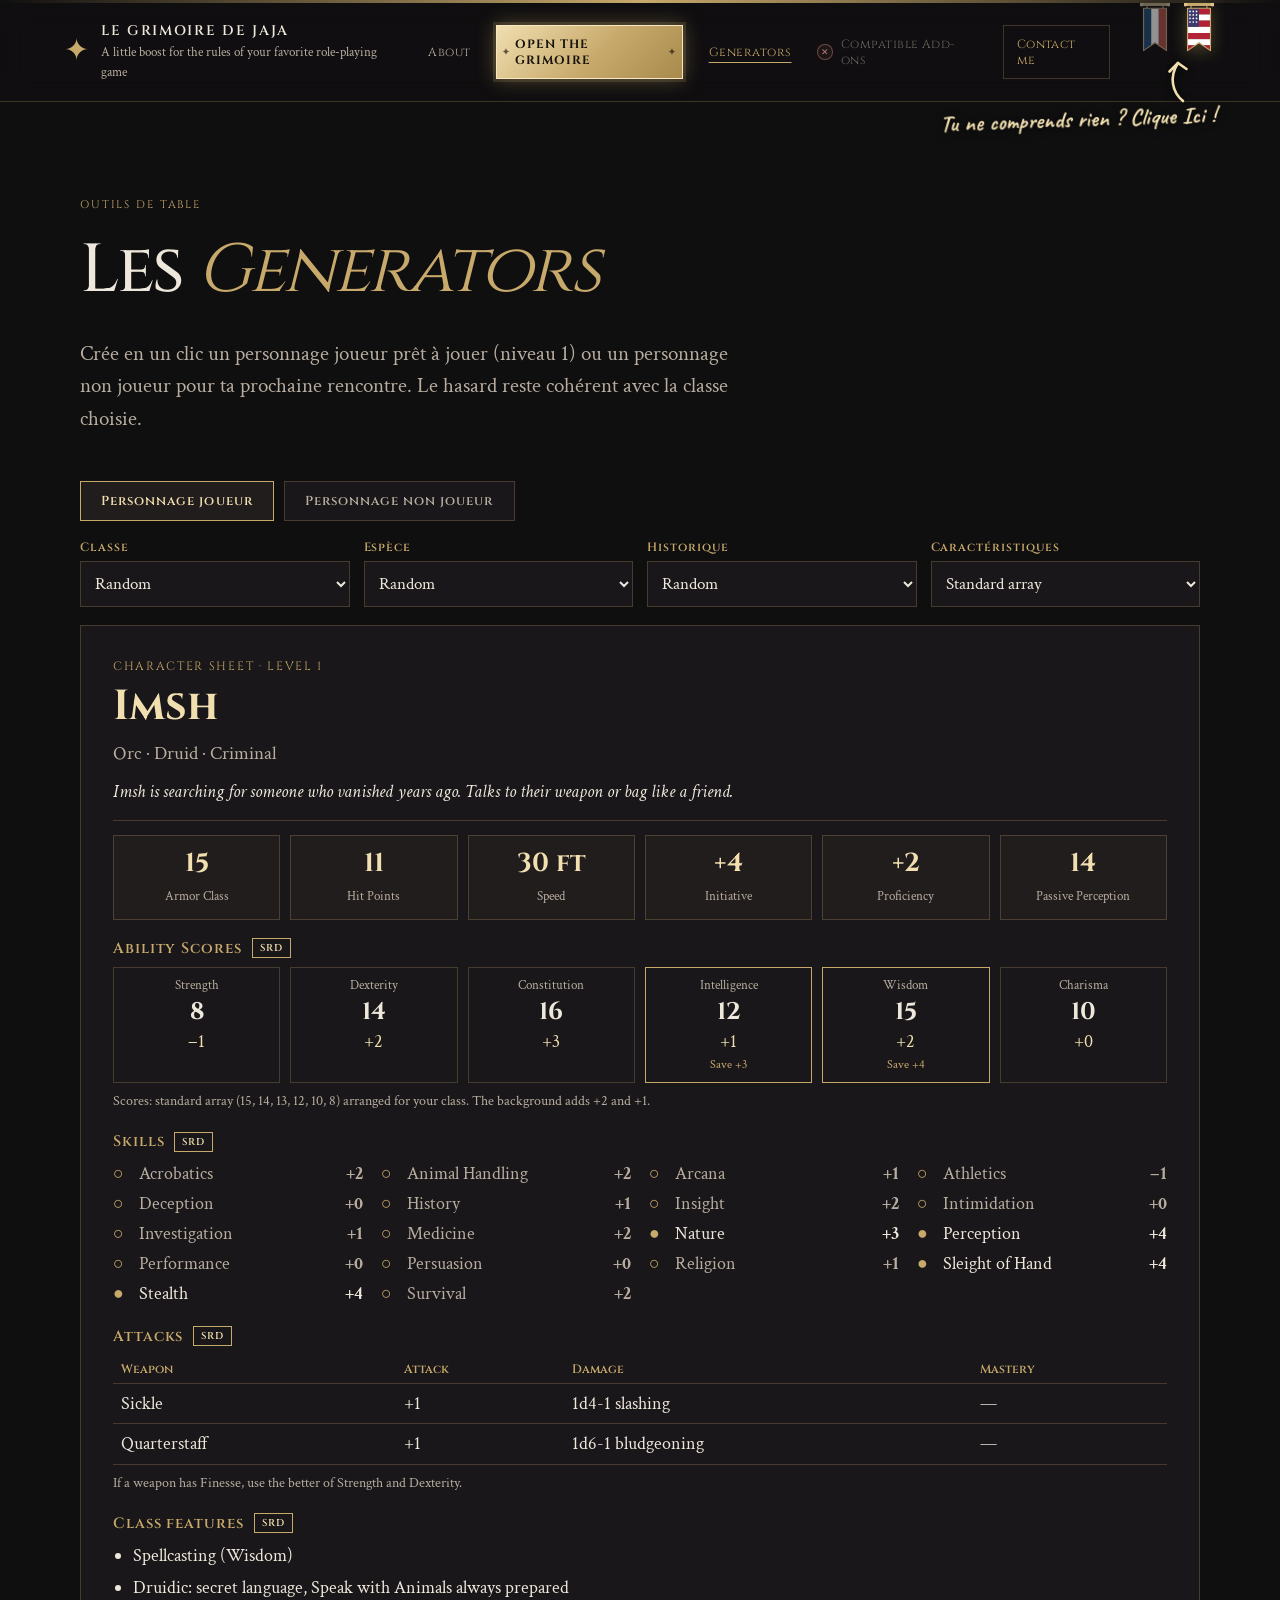
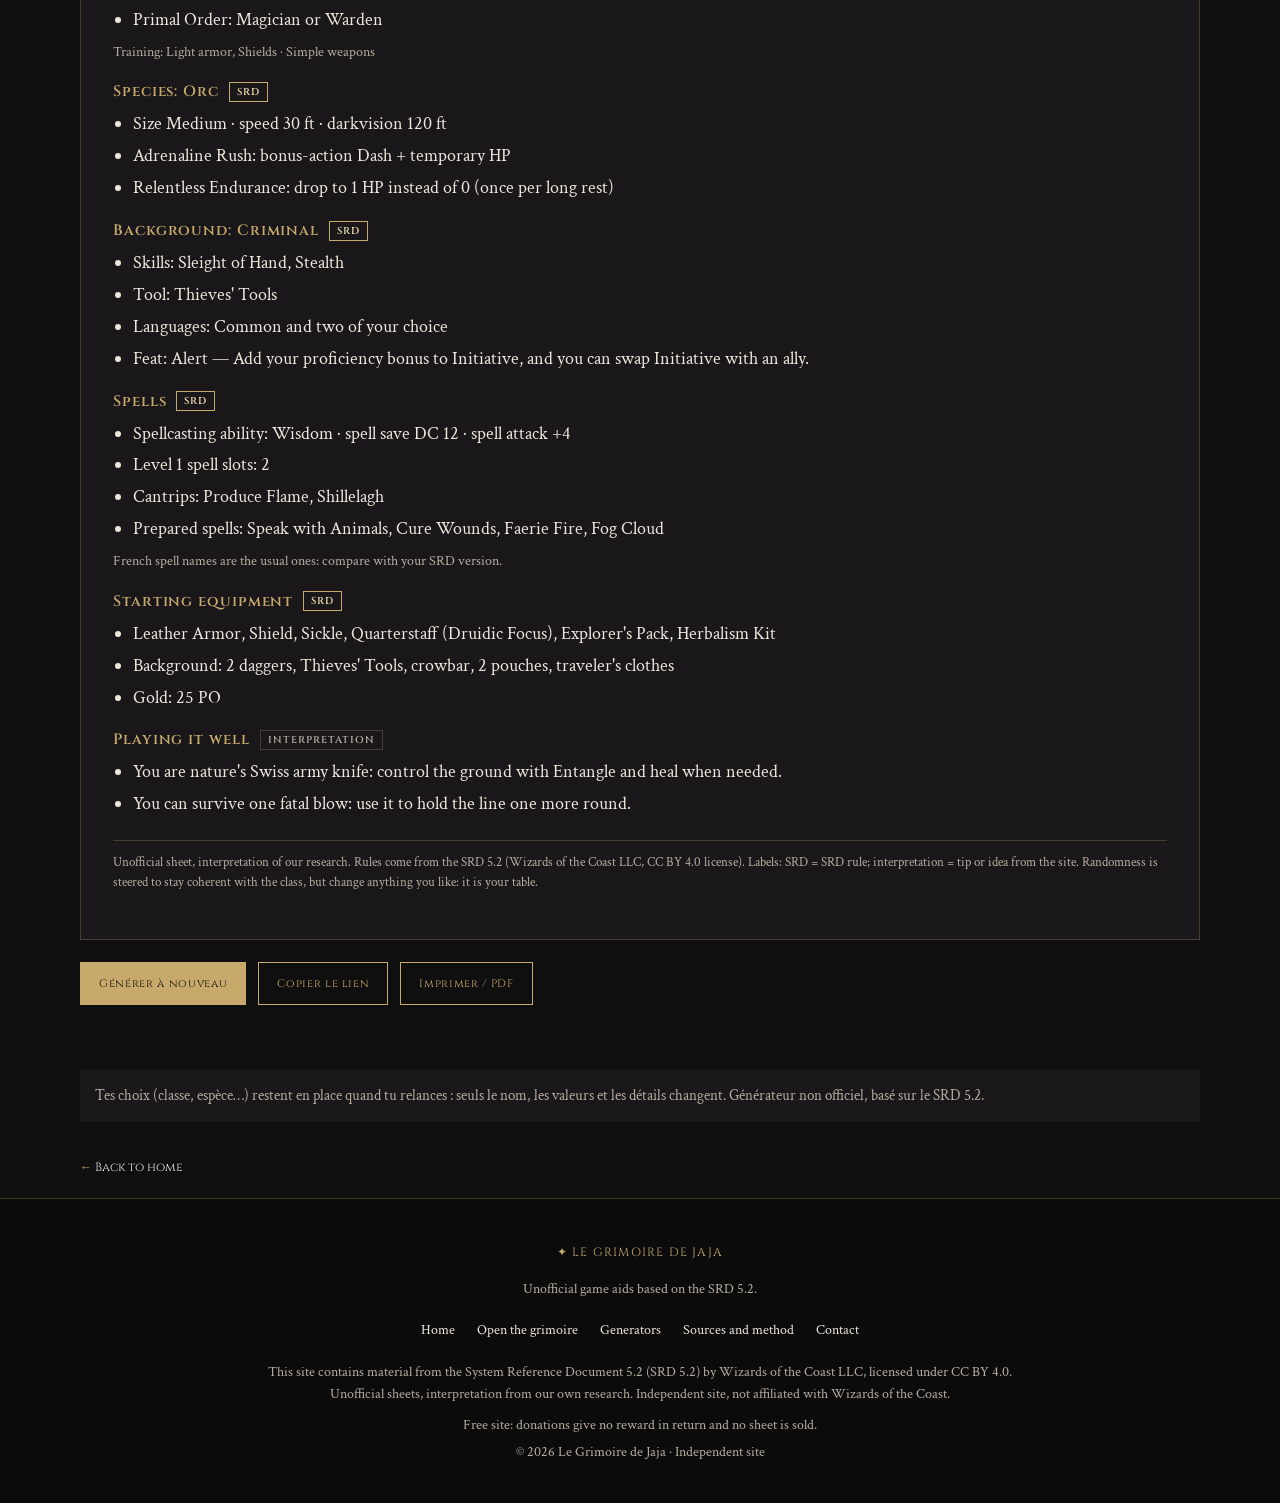
==== commit deb65495: "Add files via upload" ====
--- a/generateurs.html
+++ b/generateurs.html
@@ -12,7 +12,7 @@
   <link rel="preconnect" href="https://fonts.googleapis.com">
   <link rel="preconnect" href="https://fonts.gstatic.com" crossorigin>
   <link href="https://fonts.googleapis.com/css2?family=Cinzel:wght@400;500;600;700&family=Crimson+Text:wght@400;600;700&family=Caveat:wght@600;700&display=swap" rel="stylesheet">
-  <link rel="stylesheet" href="styles.css?v=62">
+  <link rel="stylesheet" href="styles.css?v=63">
 </head>
 <body>
   <div class="topline" aria-hidden="true"></div>
@@ -88,12 +88,12 @@
   </footer>
   <script src="script.js"></script>
   
-  <script src="lang.js?v=62"></script>
-  <script src="contact.js?v=62"></script>
-  <script src="generateurs-data.js?v=62"></script>
-  <script src="generateurs.js?v=62"></script>
+  <script src="lang.js?v=63"></script>
+  <script src="contact.js?v=63"></script>
+  <script src="generateurs-data.js?v=63"></script>
+  <script src="generateurs.js?v=63"></script>
   
   <script src='https://storage.ko-fi.com/cdn/scripts/overlay-widget.js'></script>
-  <script src="soutien.js?v=62"></script>
+  <script src="soutien.js?v=63"></script>
 </body>
 </html>
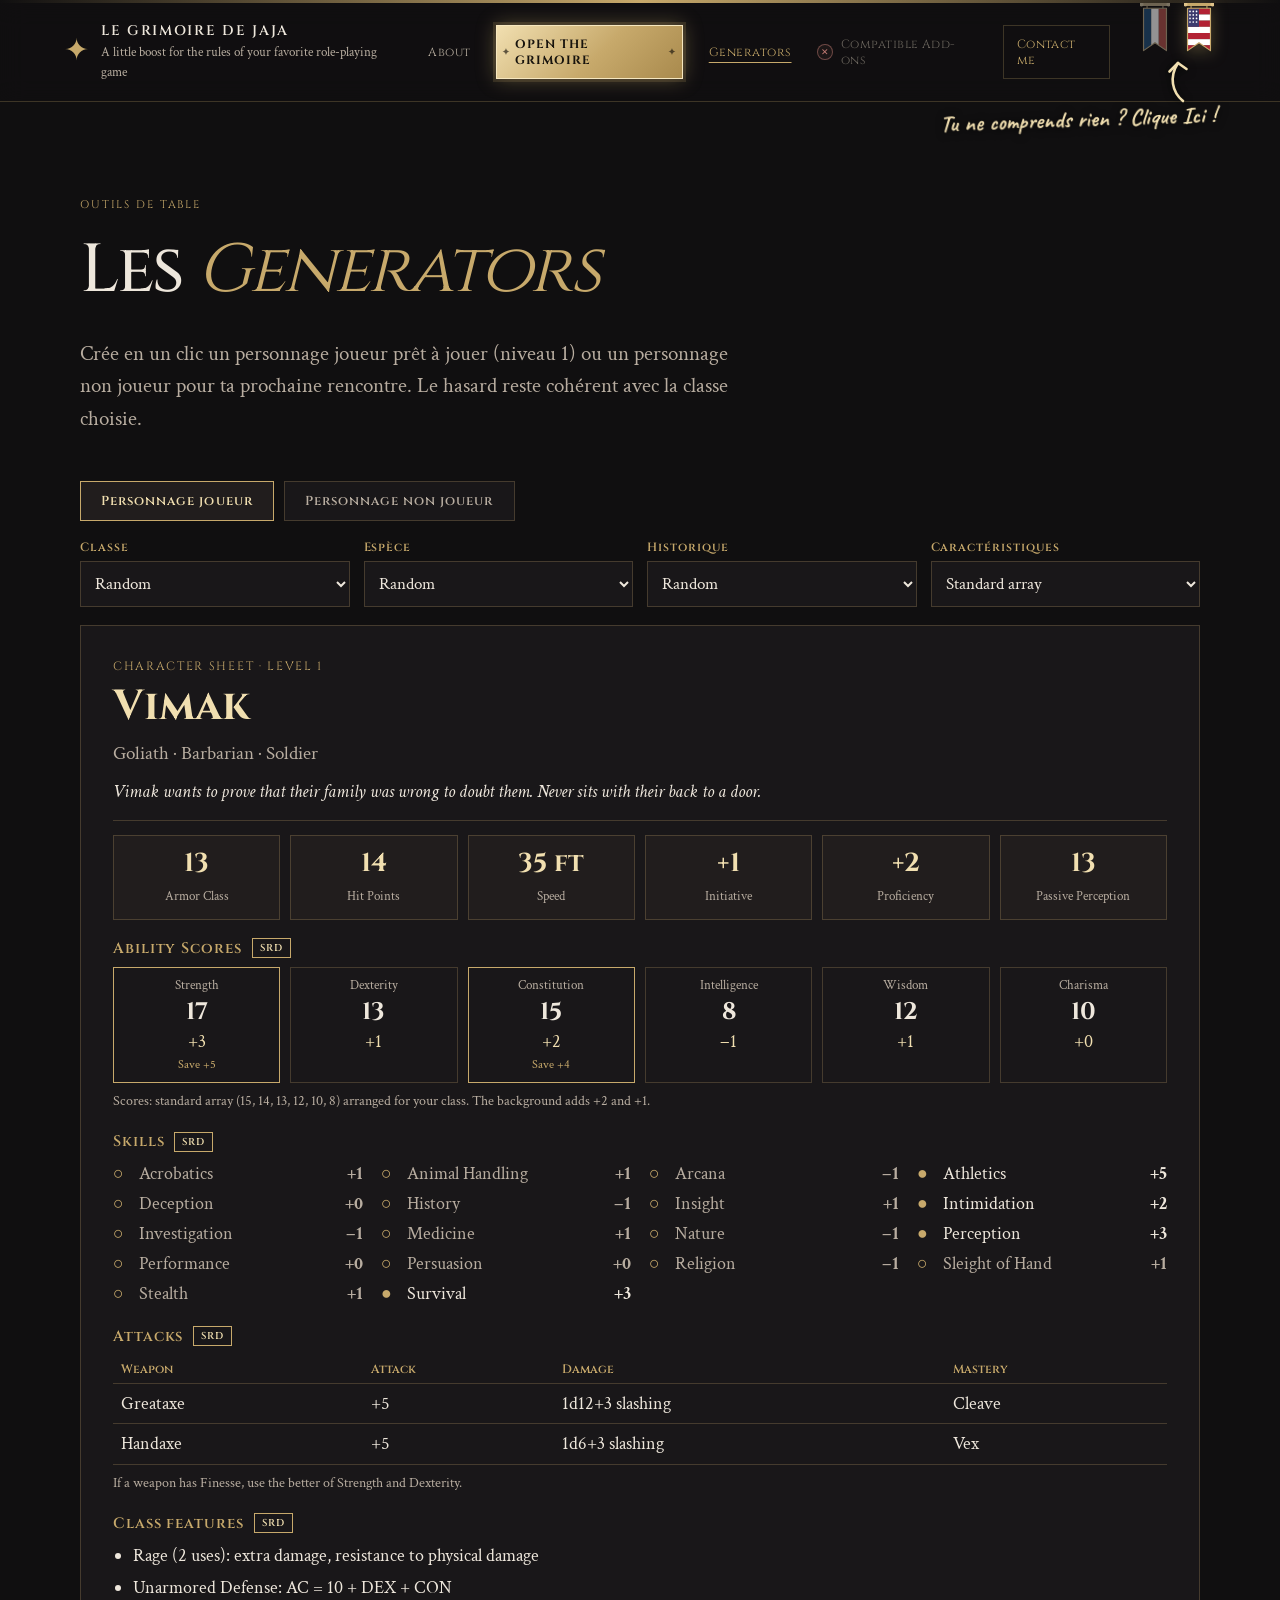
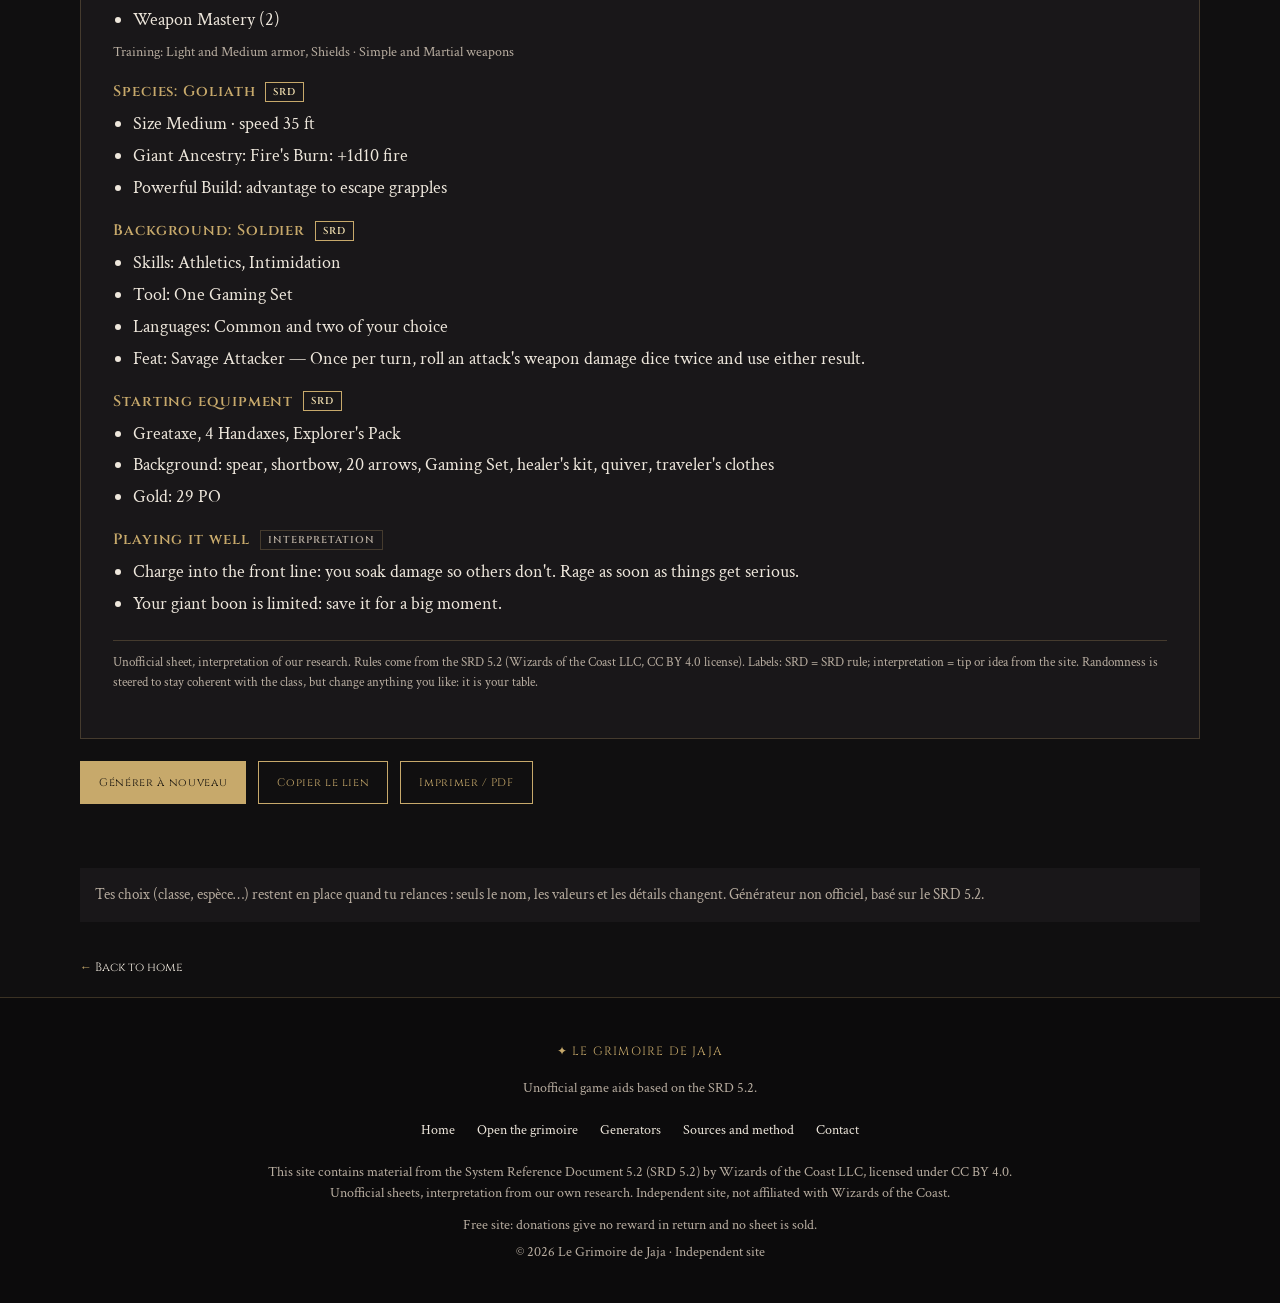
==== commit 64383632: "Add files via upload" ====
--- a/generateurs.html
+++ b/generateurs.html
@@ -12,7 +12,7 @@
   <link rel="preconnect" href="https://fonts.googleapis.com">
   <link rel="preconnect" href="https://fonts.gstatic.com" crossorigin>
   <link href="https://fonts.googleapis.com/css2?family=Cinzel:wght@400;500;600;700&family=Crimson+Text:wght@400;600;700&family=Caveat:wght@600;700&display=swap" rel="stylesheet">
-  <link rel="stylesheet" href="styles.css?v=63">
+  <link rel="stylesheet" href="styles.css?v=64">
 </head>
 <body>
   <div class="topline" aria-hidden="true"></div>
@@ -88,12 +88,12 @@
   </footer>
   <script src="script.js"></script>
   
-  <script src="lang.js?v=63"></script>
-  <script src="contact.js?v=63"></script>
-  <script src="generateurs-data.js?v=63"></script>
-  <script src="generateurs.js?v=63"></script>
+  <script src="lang.js?v=64"></script>
+  <script src="contact.js?v=64"></script>
+  <script src="generateurs-data.js?v=64"></script>
+  <script src="generateurs.js?v=64"></script>
   
   <script src='https://storage.ko-fi.com/cdn/scripts/overlay-widget.js'></script>
-  <script src="soutien.js?v=63"></script>
+  <script src="soutien.js?v=64"></script>
 </body>
 </html>
--- a/styles.css
+++ b/styles.css
@@ -1 +1 @@
-:root{--bg: #100f10;--panel: #191719;--panel-light: #211d1d;--text: #eee7dc;--muted: #b8ada0;--gold: #c7a96b;--soft-red: #c27b74;--line: rgba(199,169,107,.25);--gutter: clamp(24px, 5vw, 105px);--serif: "Crimson Text", Georgia, serif;--display: "Cinzel", Georgia, serif}*{box-sizing:border-box}html{scroll-behavior:smooth}body{margin:0;background:var(--bg);color:var(--text);font-family:var(--serif);font-size:18px;line-height:1.55}a{color:inherit;text-decoration:none}.sr-only{position:absolute;width:1px;height:1px;overflow:hidden;clip:rect(0 0 0 0);white-space:nowrap}.topline{height:3px;background:linear-gradient(90deg,transparent,var(--gold),transparent)}.site-header{position:sticky;top:0;z-index:20;display:flex;align-items:center;justify-content:space-between;gap:28px;padding:18px clamp(20px,5vw,76px);background:#100f10f0;border-bottom:1px solid var(--line);backdrop-filter:blur(12px)}.brand{display:flex;align-items:center;gap:12px;min-width:260px}.brand-mark{color:var(--gold);font-size:30px}.brand strong{display:block;font:600 14px var(--display);letter-spacing:.12em}.brand small{display:block;margin-top:3px;color:var(--muted);font-size:13px}.navigation{display:flex;align-items:center;gap:clamp(12px,2vw,28px);font:12px var(--display);letter-spacing:.04em}.navigation a{color:var(--muted);transition:color .2s ease}.navigation a:hover,.navigation a.active{color:var(--gold)}.navigation .nav-support{color:var(--gold);border:1px solid var(--line);padding:10px 13px}.nav-soon{display:inline-flex;align-items:center;gap:8px;cursor:not-allowed}.nav-soon>span:not(.sr-only){color:var(--muted);opacity:.55}.soon-cross{display:inline-grid;place-items:center;width:16px;height:16px;font-style:normal;font-size:9px;line-height:1;color:var(--soft-red);border:1px solid rgba(194,123,116,.5);border-radius:50%;background:#c27b7414}.lang-switch{position:relative;display:flex;align-items:flex-start;gap:10px;align-self:flex-start;margin-top:-18px}.flag{padding:0 2px 6px;background:none;border:0;cursor:pointer;opacity:.55;filter:saturate(.55);transition:opacity .25s,filter .25s;-webkit-tap-highlight-color:transparent}.flag svg{display:block;width:30px;height:auto;transform-origin:50% 0;animation:flag-sway 5s ease-in-out infinite alternate}.flag[data-lang=en] svg{animation-delay:-2.2s}.flag:hover,.flag[aria-pressed=true]{opacity:1;filter:none}.flag[aria-pressed=true]{filter:drop-shadow(0 4px 8px rgba(199,169,107,.35))}.flag:hover svg{animation-duration:1.6s}.flag:focus-visible{outline:1px solid var(--gold);outline-offset:2px}.lang-hint{display:none;position:absolute;top:54px;right:0;width:max-content;pointer-events:none;z-index:30}.lang-switch.has-hint .lang-hint{display:flex;flex-direction:column;align-items:flex-end;animation:hint-wiggle 2.4s ease-in-out infinite}.lang-hint svg{order:-1;flex:0 0 auto;width:40px;height:46px;margin-right:18px;filter:drop-shadow(0 1px 4px rgba(0,0,0,.8))}.lang-hint-text{margin-top:0;font:700 23px/1.05 Caveat,Segoe Script,Comic Sans MS,cursive;color:#f1dfb0;text-shadow:0 1px 8px rgba(0,0,0,.9);white-space:nowrap;transform:rotate(-2deg);transform-origin:100% 50%}@keyframes hint-wiggle{0%,to{transform:translateY(0)}50%{transform:translateY(4px)}}@keyframes flag-sway{0%{transform:rotate(-2.5deg)}to{transform:rotate(2.5deg)}}.menu-toggle{display:none;color:var(--text);background:transparent;border:1px solid var(--line);padding:8px 12px;font:12px var(--display)}.hero{position:relative;min-height:590px;display:grid;grid-template-columns:minmax(0,1.1fr) minmax(0,1.2fr) auto;grid-template-areas:"text card logo";align-items:center;gap:clamp(28px,4vw,72px);padding:90px clamp(56px,7vw,110px) 90px clamp(24px,5vw,105px);overflow:hidden;background:radial-gradient(ellipse at 75% 45%,rgba(112,78,45,.16),transparent 38%),linear-gradient(120deg,#100f10 30%,#191516);border-bottom:1px solid var(--line)}.hero:after{content:"";position:absolute;inset:18px;border:1px solid rgba(199,169,107,.08);pointer-events:none}.hero-content{grid-area:text;position:relative;z-index:1}.hero-card{grid-area:card;position:relative;z-index:1;padding:46px 8%;text-align:center;background:linear-gradient(135deg,#1d1918,#141214);border:1px solid var(--line)}.hero-card .eyebrow{margin-bottom:14px}.hero-card h2{margin-bottom:12px;font-size:clamp(24px,2.6vw,38px)}.hero-card p:not(.eyebrow){max-width:420px;margin:0 auto 24px;color:var(--muted);font-size:16px}.hero-logo-wrap{grid-area:logo;position:relative;z-index:2;width:clamp(130px,11vw,200px);border-radius:50%;cursor:pointer}.hero-logo{display:block;width:100%;height:auto;filter:drop-shadow(0 15px 35px rgba(0,0,0,.55));cursor:pointer;-webkit-tap-highlight-color:transparent;transition:transform .3s ease,filter .3s ease}.hero-logo-wrap:has(.hero-logo:focus-visible) .hero-logo,.hero-logo-wrap:hover .hero-logo{transform:scale(1.05);filter:hue-rotate(170deg) saturate(1.25) brightness(1.2) drop-shadow(0 0 12px rgba(125,220,255,.95)) drop-shadow(0 0 30px rgba(90,170,255,.8))}.hero-logo-wrap:after{content:"";position:absolute;inset:0;pointer-events:none;opacity:0;transform:scale(.85);background:url("data:image/svg+xml,%3Csvg xmlns='http://www.w3.org/2000/svg' viewBox='0 0 64 64'%3E%3Cg fill='white'%3E%3Cellipse cx='19' cy='48' rx='9' ry='7' transform='rotate(-20 19 48)'/%3E%3Cellipse cx='45' cy='42' rx='9' ry='7' transform='rotate(-20 45 42)'/%3E%3Cpath d='M25 46 V15 L51 8 V40 H46 V20 L30 24 V46 Z'/%3E%3C/g%3E%3C/svg%3E") center / 56% no-repeat;filter:drop-shadow(0 0 6px rgba(20,60,140,.9));transition:opacity .3s ease,transform .3s ease}.hero-logo-wrap:hover:after,.hero-logo-wrap:has(.hero-logo:focus-visible):after{opacity:.7;transform:scale(1)}.hero-logo:focus:not(:focus-visible){outline:none}.hero-logo:focus-visible{outline:1px solid var(--gold);outline-offset:8px;border-radius:50%}@keyframes jaja-pulse{0%,to{transform:scale(1)}50%{transform:scale(1.045)}}.hero-logo.is-playing{animation:jaja-pulse 1.8s ease-in-out infinite}.hero-logo-wrap:has(.is-playing):after{opacity:.55;transform:scale(1)}@media(hover:none){.hero-logo-wrap:after{opacity:.35;transform:scale(1)}}.eyebrow{margin:0 0 18px;color:var(--gold);font:11px var(--display);letter-spacing:.17em;text-transform:uppercase}.hero-content .eyebrow{display:flex;align-items:center;gap:12px}.hero-content .eyebrow span{width:25px;height:1px;background:var(--gold)}h1,h2,h3{margin-top:0;font-family:var(--display);font-weight:500;line-height:1.2}.hero h1{margin:0;font-size:clamp(36px,3.9vw,64px);letter-spacing:-.035em}.downloads-hero h1{margin:0;font-size:clamp(42px,6vw,68px);letter-spacing:-.035em}h1 em,h2 em{color:var(--gold);font-weight:400}.hero-copy{max-width:570px;margin:26px 0 0;color:var(--muted);font-size:21px}.hero-rule{display:block;width:190px;height:3px;margin-top:28px;background:var(--gold)}.button{display:inline-flex;align-items:center;justify-content:center;gap:20px;padding:13px 18px;font:11px var(--display);letter-spacing:.06em;transition:background .2s,border-color .2s}.button-primary{color:#17130d;background:var(--gold);border:1px solid var(--gold)}.button-primary:hover{background:#dfc38a}.button-outline{color:var(--gold);border:1px solid var(--line)}.button-outline:hover{border-color:var(--gold)}.text-link{color:var(--text);font:12px var(--display)}.text-link span,.text-link:hover{color:var(--gold)}.hero-side-note{position:absolute;right:2.2%;top:50%;transform:translateY(-50%);color:#c7a96b8c;font:10px var(--display);letter-spacing:.2em;writing-mode:vertical-rl}.section-wrap{width:min(1120px,calc(100% - 48px));margin:0 auto}.section-heading{margin-bottom:36px}.section-heading h2,.contact-section h2{margin-bottom:12px;font-size:clamp(30px,4.5vw,48px)}.lead{margin:0;font-size:24px;line-height:1.4}.divider-ornament{display:flex;align-items:center;justify-content:center;gap:18px;margin-top:60px;color:var(--gold)}.divider-ornament span{width:90px;height:1px;background:var(--line)}.intro.section-wrap,.videos-section.section-wrap,.contact-section.section-wrap{width:auto;max-width:none;margin:0;padding-left:var(--gutter);padding-right:var(--gutter)}.intro{padding-top:100px;padding-bottom:70px}.intro-split{display:grid;grid-template-columns:1fr 1.2fr;gap:60px;align-items:start}.intro-split .section-heading{margin-bottom:0}.intro-split h2{font-size:clamp(32px,4vw,52px)}.intro-body .lead{margin-bottom:16px}.intro-text{margin:0;color:var(--muted)}.videos-section{padding-top:15px;padding-bottom:95px}.videos-grid{display:grid;grid-template-columns:1fr 1.2fr;gap:60px;align-items:center}.videos-grid .section-heading{margin-bottom:0}.videos-intro{max-width:380px;margin:8px 0 0;color:var(--muted);font-size:16px}.videos-channel{display:flex;align-items:center;gap:28px}.videos-channel .lead{font-size:22px}.d20-link{display:inline-flex;flex:0 0 auto;flex-direction:column;align-items:center;gap:8px;color:var(--muted);font:10px var(--display);letter-spacing:.08em;transition:color .2s}.d20-link svg{width:clamp(72px,7vw,100px);height:auto;filter:drop-shadow(0 8px 16px rgba(255,0,0,.22));transition:transform .6s ease}.d20-link:hover{color:var(--gold)}.d20-link:hover svg{transform:rotate(60deg) scale(1.06)}.contact-section{display:flex;flex-direction:column;align-items:center;gap:26px;padding-top:75px;padding-bottom:100px;border-top:1px solid var(--line)}.contact-row{display:flex;align-items:center;justify-content:center;gap:clamp(30px,6vw,80px)}.contact-text>p:last-child{max-width:420px;color:var(--muted)}.contact-jaja{display:block;width:min(280px,42vw);flex:none;border-radius:12px}.contact-jaja img{display:block;width:100%;height:auto;transition:filter .25s ease,transform .25s ease}.contact-jaja:hover img,.contact-jaja:focus-visible img{filter:brightness(1.15) drop-shadow(0 0 10px rgba(241,223,176,.9)) drop-shadow(0 0 26px rgba(199,169,107,.7));transform:scale(1.04)}.contact-jaja:focus-visible{outline:1px solid var(--gold);outline-offset:8px}.contact-mail{margin:0;text-align:center;color:var(--muted);font-size:15px}.contact-mail a{color:var(--gold)}.mail-dialog{width:min(420px,calc(100% - 36px));padding:30px;color:var(--text);background:var(--panel);border:1px solid var(--gold)}.mail-dialog::backdrop{background:#000000b8}.mail-dialog h3{margin:0 0 6px;font-size:22px}.mail-dialog p{margin:0 0 18px;color:var(--muted)}.mail-options{display:grid;gap:10px}.mail-options .button{width:100%;justify-content:space-between}.mail-options .button-outline{background:transparent;cursor:pointer}.mail-copied{min-height:1.4em;margin:12px 0 0;color:var(--gold);font-size:15px}.mail-close{display:block;margin:6px auto 0;padding:6px 10px;color:var(--muted);background:none;border:0;font:12px var(--display);cursor:pointer}.mail-close:hover{color:var(--gold)}[hidden]{display:none!important}.downloads-hero{padding-top:95px;padding-bottom:45px}.downloads-hero .hero-copy{max-width:680px}.downloads-content{padding-bottom:90px}.search-box{padding-bottom:30px}.search-eyebrow{display:flex;align-items:center;gap:12px;margin:0 0 16px;color:var(--gold);font:11px var(--display);letter-spacing:.2em;text-transform:uppercase}.search-eyebrow b{font-weight:500}.search-eyebrow span:first-child{flex:0 0 28px;height:1px;background:var(--gold)}.search-eyebrow span:last-child{flex:1;height:1px;background:linear-gradient(90deg,rgba(199,169,107,.5),transparent)}.search-field{position:relative;margin:8px;background:linear-gradient(135deg,#231c16,#161214 70%);border:1px solid rgba(199,169,107,.4);box-shadow:inset 0 0 26px #0009,0 8px 24px #00000059;transition:border-color .25s,box-shadow .25s}.search-field:before{content:"";position:absolute;inset:-8px;pointer-events:none;background:linear-gradient(var(--gold),var(--gold)) 0 0 / 20px 2px no-repeat,linear-gradient(var(--gold),var(--gold)) 0 0 / 2px 20px no-repeat,linear-gradient(var(--gold),var(--gold)) 100% 0 / 20px 2px no-repeat,linear-gradient(var(--gold),var(--gold)) 100% 0 / 2px 20px no-repeat,linear-gradient(var(--gold),var(--gold)) 0 100% / 20px 2px no-repeat,linear-gradient(var(--gold),var(--gold)) 0 100% / 2px 20px no-repeat,linear-gradient(var(--gold),var(--gold)) 100% 100% / 20px 2px no-repeat,linear-gradient(var(--gold),var(--gold)) 100% 100% / 2px 20px no-repeat}.search-field:focus-within{border-color:var(--gold);box-shadow:inset 0 0 26px #0009,0 0 28px #c7a96b4d}.search-icon{position:absolute;left:17px;top:50%;width:27px;height:27px;transform:translateY(-50%);pointer-events:none;transition:transform .45s ease}.search-field:focus-within .search-icon{transform:translateY(-50%) rotate(-14deg) scale(1.12)}.search-field input{width:100%;padding:18px 56px 18px 58px;color:var(--text);background:transparent;border:0;border-radius:0;font:20px var(--serif);outline:none;-webkit-appearance:none;appearance:none}.search-field input::placeholder{color:var(--muted);font-style:italic;opacity:.8}.search-field input::-webkit-search-cancel-button{display:none}.search-clear{position:absolute;right:10px;top:50%;transform:translateY(-50%);width:34px;height:34px;color:var(--gold);background:none;border:1px solid transparent;font-size:15px;cursor:pointer;transition:border-color .2s,background .2s}.search-clear:hover{border-color:var(--line);background:#c7a96b1a}.search-status{min-height:1.5em;margin:14px 0 0 2px;color:var(--muted);font-size:16px;font-style:italic}.search-status:not(:empty):before{content:"✦ ";color:var(--gold);font-style:normal}.download-category{border-top:1px solid var(--line)}.download-category:last-of-type{border-bottom:1px solid var(--line)}.download-category>summary{display:flex;align-items:center;gap:22px;padding:26px 6px;cursor:pointer;list-style:none;transition:background .2s}.download-category>summary::-webkit-details-marker{display:none}.download-category>summary:hover{background:#c7a96b0d}.download-category>summary:focus-visible{outline:1px solid var(--gold);outline-offset:-1px}.cat-number{color:var(--gold);font:13px var(--display)}.cat-title{margin:0;font-size:clamp(26px,3.6vw,40px);transition:color .2s}.cat-meta{margin-left:auto;color:var(--muted);font-size:15px}.cat-toggle{position:relative;flex:0 0 34px;height:34px;border:1px solid var(--line)}.cat-toggle:before,.cat-toggle:after{content:"";position:absolute;left:50%;top:50%;width:12px;height:1px;background:var(--gold);transform:translate(-50%,-50%);transition:transform .25s ease}.cat-toggle:after{transform:translate(-50%,-50%) rotate(90deg)}.download-category[open]>summary .cat-title{color:var(--gold)}.download-category[open]>summary .cat-toggle:after{transform:translate(-50%,-50%) rotate(0)}.category-panel{padding:0 6px 34px}.category-intro,.download-note{color:var(--muted)}.category-intro{margin:0 0 18px}.download-item{display:grid;grid-template-columns:1fr 1fr;gap:30px;align-items:center;padding:20px 0;border-top:1px solid var(--line)}.download-info{display:flex;align-items:flex-start;gap:18px}.download-number{color:var(--gold);font:13px var(--display)}.download-info h3{margin:0 0 4px;font-size:19px}.download-info p{margin:0;color:var(--muted);font-size:15px}.download-links{display:grid;grid-template-columns:1fr 1fr;gap:8px}.file-link{flex:1;min-width:0;display:flex;align-items:center;gap:12px;padding:11px 13px;background:var(--panel);border:1px solid transparent;font-size:15px}.file-link:hover{border-color:var(--line);color:var(--gold)}.file-link span{min-width:34px;padding:3px 5px;text-align:center;color:var(--gold);border:1px solid var(--line);font:10px var(--display)}.file-link b{margin-left:auto;color:var(--gold)}.file-link[href="#"]{opacity:.5;pointer-events:none}.file-link[href="#"] b{display:none}.file-link[href="#"]:after{content:"bientôt";margin-left:auto;color:var(--muted);font-size:13px;font-style:italic}.download-note{margin-top:28px;padding:15px;background:var(--panel);font-size:15px}.download-note a{color:var(--gold)}.downloads-back{margin-top:30px}html[lang=en] .file-link[href="#"]:after{content:"soon"}html[lang=en] .download-links .file-row:first-child{order:2}:root{--kofi-offset: 84px}.kofi-note{position:fixed;left:18px;bottom:var(--kofi-offset);z-index:9990;display:flex;flex-direction:column;align-items:flex-start;max-width:min(280px,calc(100vw - 36px));opacity:0;transform:translateY(10px);pointer-events:none;transition:opacity .6s ease,transform .6s ease}.kofi-note.is-visible{opacity:1;transform:none;pointer-events:auto}.kofi-note-bubble{position:relative;padding:9px 32px 10px 14px;background:#191719f5;border:1px solid var(--gold);box-shadow:0 10px 28px #0000008c}.kofi-note-text{margin:0;font:700 22px/1.12 Caveat,Segoe Script,Comic Sans MS,cursive;color:#f1dfb0}.kofi-note-close{position:absolute;top:2px;right:2px;width:26px;height:26px;color:var(--muted);background:none;border:0;font-size:13px;cursor:pointer}.kofi-note-close:hover{color:var(--gold)}.kofi-arrow{display:block;width:22px;height:52px;margin:3px 0 0 24px;transform-origin:50% 0;animation:arrow-bob 1.7s ease-in-out infinite}@keyframes arrow-bob{0%,to{transform:translateY(0)}50%{transform:translateY(7px)}}.site-footer{padding:38px 24px;text-align:center;border-top:1px solid var(--line);background:#0c0b0c}.footer-brand{color:var(--gold);font:12px var(--display);letter-spacing:.1em}.site-footer p,.site-footer small{color:var(--muted);font-size:14px}.footer-links{display:flex;justify-content:center;gap:22px;margin:20px 0;font-size:14px}.footer-links a:hover{color:var(--gold)}@media(max-width:1100px){.hero{grid-template-columns:minmax(0,1fr) auto;grid-template-areas:"text logo" "card card";row-gap:40px;padding:70px clamp(24px,6vw,70px)}.hero h1{font-size:clamp(40px,7vw,64px)}.hero-side-note{display:none}}@media(max-width:950px){.site-header{flex-wrap:wrap}.lang-hint-text{font-size:20px}.brand{order:1}.menu-toggle{display:block;order:2}.lang-switch{order:3;margin-left:auto}.navigation{order:4}.menu-toggle{display:block}.navigation{display:none;flex-basis:100%;flex-direction:column;align-items:stretch;gap:0;padding-top:12px}.navigation.is-open{display:flex}.navigation a,.navigation .nav-soon{padding:12px 0;border-top:1px solid var(--line)}.navigation .nav-support{padding:12px}.intro-split{grid-template-columns:1fr;gap:24px}.videos-grid{grid-template-columns:1fr;gap:20px}.contact-row{flex-direction:column;text-align:center;gap:28px}.contact-jaja{width:min(240px,60vw)}}@media(max-width:620px){.site-header{padding:14px 18px}.brand{min-width:0;gap:8px}.brand strong{font-size:11px}.brand small{max-width:230px;font-size:11px}:root{--gutter: 22px}.hero{min-height:0;grid-template-columns:1fr;grid-template-areas:"text" "logo" "card";padding:60px 22px;row-gap:34px}.hero-logo-wrap{width:40%;max-width:170px;justify-self:center}.hero-copy{font-size:18px}.section-wrap{width:calc(100% - 36px)}.intro{padding-top:70px}.videos-channel{gap:18px}.videos-channel .lead{font-size:18px}.download-item{grid-template-columns:1fr;gap:14px}.download-links{grid-template-columns:1fr}.download-category>summary{gap:14px;padding:22px 2px}.cat-meta{display:none}.cat-toggle{margin-left:auto}.footer-links{flex-wrap:wrap}}@media(prefers-reduced-motion:reduce){.hero-logo.is-playing,.flag svg,.lang-switch.has-hint .lang-hint,.kofi-arrow{animation:none}.d20-link:hover svg{transform:none}html{scroll-behavior:auto}}.hero-edition{max-width:570px;margin:14px 0 0;padding-left:12px;border-left:2px solid var(--gold);color:var(--muted);font-size:15px;font-style:italic}.file-row{display:flex;gap:6px;align-items:stretch}.file-name{margin-left:0;font-style:normal}.file-dl{flex:0 0 46px;display:flex;align-items:center;justify-content:center;background:var(--panel);border:1px solid transparent;color:var(--gold);font-size:18px}.file-dl:hover{border-color:var(--line)}html.reader-open{overflow:hidden}.reader{width:100vw;height:100vh;height:100dvh;max-width:none;max-height:none;margin:0;padding:0;border:0;background:#1a1819;color:var(--text, #eee)}.reader[open]{display:flex;flex-direction:column}.reader::backdrop{background:#000}.reader-bar{display:flex;align-items:center;gap:8px;padding:10px 14px;background:#100f10;border-bottom:1px solid var(--line)}.reader-title{flex:1;min-width:0;margin:0;overflow:hidden;text-overflow:ellipsis;white-space:nowrap;font:600 15px var(--display);color:var(--gold)}.reader-btn{display:inline-flex;align-items:center;gap:6px;padding:8px 12px;background:var(--panel);border:1px solid var(--line);color:var(--gold);font:14px var(--display);cursor:pointer}.reader-btn:hover{background:#2a2628}.reader-body{flex:1;overflow-y:auto;-webkit-overflow-scrolling:touch}.reader-pages{max-width:1000px;margin:0 auto;padding:14px;display:grid;gap:14px;justify-items:center}.reader-pages canvas,.reader-pages img{max-width:100%;height:auto;background:#fff;box-shadow:0 2px 14px #0009}.reader-status{color:var(--muted);text-align:center;padding:40px 10px}.reader-status a{color:var(--gold)}@media(max-width:560px){.reader-btn span{display:none}}.tag{display:inline-block;margin-top:8px;padding:2px 8px;border:1px solid var(--line);color:var(--gold);font:10px var(--display);letter-spacing:.08em;text-transform:uppercase}.tag-hors-SRD{color:#d98a6a;border-color:#d98a6a73}.tag-règle-de-table,.tag-interprétation{color:#9db8d9;border-color:#9db8d966}.fiche-mention{grid-column:1 / -1;margin:-6px 0 0;color:var(--muted);font-size:12.5px;font-style:italic;opacity:.8}.reader-heading{flex:1;min-width:0}.reader-heading .reader-title{flex:none}.reader-mention{margin:2px 0 0;overflow:hidden;text-overflow:ellipsis;white-space:nowrap;color:var(--muted);font-size:12px;font-style:italic}.footer-legal{max-width:760px;margin:10px auto 0;font-size:12.5px}.sources{max-width:820px;padding-bottom:40px}.sources h2{margin:42px 0 12px;font-size:clamp(22px,3vw,30px)}.sources ul{padding-left:22px}.sources li{margin:8px 0}.sources a{color:var(--gold);text-decoration:underline;text-underline-offset:3px}.attribution{margin:18px 0;padding:14px 18px;border-left:3px solid var(--gold);background:var(--panel);color:var(--muted);font-size:15px;word-break:break-word}.intro-extra{margin-top:56px;padding-top:48px;border-top:1px solid var(--line)}.intro-extra h3{font-size:clamp(26px,3vw,38px)}.intro-body .intro-text+.intro-text{margin-top:14px}.howto{margin:18px 0 0;padding-left:24px;color:var(--muted)}.howto li{margin:10px 0;padding-left:4px}.howto li::marker{color:var(--gold);font-family:var(--display)}.example-box{margin-top:24px;padding:18px 22px;border-left:3px solid var(--gold);background:var(--panel)}.example-box p{margin:0 0 10px;color:var(--muted)}.example-box p:last-child{margin-bottom:0}.example-box .example-title{color:var(--gold);font:11px var(--display);letter-spacing:.17em;text-transform:uppercase}.library-section+.library-section{margin-top:64px}.library-head{margin-bottom:22px}.library-title{margin:0 0 8px;font-size:clamp(28px,3.6vw,42px)}.library-intro{max-width:640px;margin:0;color:var(--muted)}.guides-list{border-bottom:1px solid var(--line)}.reader-readonly .reader-pages canvas,.reader-readonly .reader-pages img{-webkit-user-select:none;user-select:none;-webkit-touch-callout:none}.hero-card .quick-search{max-width:480px;margin:0 auto 22px;text-align:left}.hero-card .quick-search .search-field{margin:8px 8px 0}.quick-search .search-field input{font-size:18px;padding:15px 20px 15px 56px}.quick-results{list-style:none;margin:12px 8px 0;padding:0}.quick-results .quick-item{display:flex;align-items:center;justify-content:space-between;gap:14px;padding:12px 0;border-top:1px solid var(--line)}.quick-item .quick-text{min-width:0}.quick-item h3{margin:0 0 2px;font-size:18px}.hero-card .quick-item p{margin:0;max-width:none;color:var(--muted);font-size:14px}.quick-links{display:flex;gap:6px;flex:none}.quick-links .file-link{flex:none;padding:8px 10px;gap:8px;font-size:14px}.quick-empty{padding:12px 2px;color:var(--muted);font-style:italic}.quick-more{margin:10px 8px 0;text-align:right;font-size:14px}.quick-more a{color:var(--gold)}@media(max-width:560px){.quick-results .quick-item{flex-direction:column;align-items:stretch}.quick-links .file-link{flex:1}.quick-links .file-name{display:none}}.tag-suggestions{display:flex;flex-wrap:wrap;align-items:center;gap:8px;margin:14px 8px 0}.tag-suggestions-label{color:var(--muted);font-size:14px;font-style:italic}.tag-chip{padding:5px 13px;color:var(--gold);background:#c7a96b12;border:1px solid var(--line);border-radius:999px;font:14px var(--serif);cursor:pointer;transition:background .2s,border-color .2s,color .2s}.tag-chip:hover,.tag-chip:focus-visible{background:#c7a96b2e;border-color:var(--gold);color:#f1dfb0;outline:none}.hero-card .tag-suggestions{justify-content:flex-start;margin-bottom:0}.search-results{margin-top:6px;border-bottom:1px solid var(--line)}.search-results .result-item{border-top:1px solid var(--line)}.result-theme{margin:0 0 4px!important;color:var(--gold)!important;font:10.5px var(--display)!important;letter-spacing:.16em;text-transform:uppercase}.match-line{margin:8px 0 0!important;color:var(--muted);font-size:14px!important}.match-line b{display:inline-block;margin:0 4px 2px 0;padding:1px 9px;color:#f1dfb0;background:#c7a96b29;border:1px solid rgba(199,169,107,.45);border-radius:999px;font-weight:600}.hero-card .quick-item p.match-line{margin:6px 0 0!important;font-size:13px!important}.navigation .nav-open{position:relative;color:#17130d;background:linear-gradient(135deg,#f1dfb0,#c7a96b 55%,#a98a4d);border:1px solid #f6e7bf;padding:10px 18px;font-weight:700;letter-spacing:.08em;text-transform:uppercase;box-shadow:0 0 0 3px #c7a96b29,0 0 20px #c7a96b66;animation:nav-open-glow 3.2s ease-in-out infinite}.navigation .nav-open:before,.navigation .nav-open:after{content:"✦";position:absolute;top:50%;transform:translateY(-50%);font-size:9px;color:#17130da6}.navigation .nav-open:before{left:5px}.navigation .nav-open:after{right:5px}.navigation .nav-open:hover,.navigation .nav-open.active{color:#17130d;background:linear-gradient(135deg,#fff1c7,#e3c680 55%,#c7a96b);box-shadow:0 0 0 3px #f1dfb04d,0 0 28px #f1dfb0b3}@keyframes nav-open-glow{0%,to{box-shadow:0 0 0 3px #c7a96b24,0 0 16px #c7a96b4d}50%{box-shadow:0 0 0 4px #c7a96b3d,0 0 26px #f1dfb099}}@media(max-width:760px){.navigation .nav-open{margin:10px 0;padding:13px 18px;text-align:center;border-top:1px solid #f6e7bf}}@media(prefers-reduced-motion:reduce){.navigation .nav-open{animation:none}}.button-glow{box-shadow:0 0 18px #c7a96b73;font-weight:700}.button-glow:hover{box-shadow:0 0 28px #f1dfb0b3}.promo-guides{padding-top:10px;padding-bottom:40px}.promo-inner{position:relative;padding:38px clamp(20px,4vw,48px);text-align:center;background:linear-gradient(135deg,#241d15,#151214 70%);border:1px solid rgba(199,169,107,.5);box-shadow:inset 0 0 40px #0000008c,0 10px 34px #00000059}.promo-inner:before{content:"";position:absolute;inset:7px;border:1px solid rgba(199,169,107,.25);pointer-events:none}.promo-inner h2{margin:0 auto 12px;max-width:760px;font-size:clamp(24px,3.2vw,38px)}.promo-text{max-width:640px;margin:0 auto 26px;color:var(--muted)}.promo-cards{display:grid;grid-template-columns:1fr 1fr;gap:20px;text-align:left}.promo-card{padding:20px;background:#00000047;border:1px solid var(--line)}.promo-card h3{margin:0 0 4px;font-size:21px;color:var(--gold)}.promo-card p{margin:0 0 16px;color:var(--muted);font-size:15px}.promo-card .download-links{grid-template-columns:1fr}@media(max-width:760px){.promo-cards{grid-template-columns:1fr}}@media(hover:none){.hero-logo-wrap:hover .hero-logo{transform:none;filter:drop-shadow(0 15px 35px rgba(0,0,0,.55))}.hero-logo-wrap:hover:after{opacity:.35}}.navigation .nav-gen{color:var(--gold)}.navigation .nav-gen.active{text-decoration:underline;text-underline-offset:6px}.gen-tabs{display:flex;gap:10px;flex-wrap:wrap;margin-bottom:18px}.gen-tab{padding:10px 20px;background:var(--panel);color:var(--muted);border:1px solid var(--line);font:600 13px var(--display);letter-spacing:.08em;cursor:pointer}.gen-tab.is-active{color:#f1dfb0;border-color:var(--gold);background:var(--panel-light)}.gen-form{display:grid;grid-template-columns:repeat(auto-fit,minmax(190px,1fr));gap:14px;margin-bottom:18px}.gen-form label{display:flex;flex-direction:column;gap:6px;font:600 12px var(--display);letter-spacing:.08em;color:var(--gold)}.gen-form select{padding:10px;background:var(--panel);color:var(--text);border:1px solid var(--line);font:17px var(--serif)}.gen-actions{display:flex;gap:12px;flex-wrap:wrap;margin:22px 0 6px}.gen-msg{min-height:1.4em;color:var(--muted);font-size:15px;word-break:break-all}.gen-sheet{background:var(--panel);border:1px solid var(--line);padding:clamp(16px,3vw,32px)}.gen-sheet-head{border-bottom:1px solid var(--line);padding-bottom:14px;margin-bottom:14px}.gen-kicker{margin:0;font:12px var(--display);letter-spacing:.14em;color:var(--gold);text-transform:uppercase}.gen-name{margin:4px 0;font:700 clamp(28px,5vw,42px) var(--display);color:#f1dfb0}.gen-sub{margin:0;color:var(--muted);font-size:19px}.gen-concept{margin:10px 0 0;font-style:italic}.gen-keys{display:grid;grid-template-columns:repeat(auto-fit,minmax(110px,1fr));gap:10px;margin-bottom:8px}.gen-key{text-align:center;padding:10px 6px;border:1px solid var(--line);background:var(--panel-light)}.gen-key b{display:block;font:700 26px var(--display);color:#f1dfb0}.gen-key span{font-size:13px;color:var(--muted)}.gen-block{margin-top:18px;break-inside:avoid}.gen-h{margin:0 0 8px;font:600 15px var(--display);letter-spacing:.06em;color:var(--gold);display:flex;align-items:center;gap:10px;flex-wrap:wrap}.gen-tag{font:600 10px var(--display);letter-spacing:.1em;padding:2px 7px;border:1px solid var(--line);color:var(--muted);text-transform:uppercase}.gen-tag-srd{color:#f1dfb0;border-color:var(--gold)}.gen-list{margin:0;padding-left:20px}.gen-list li{margin:4px 0}.gen-text{margin:0 0 6px}.gen-note{margin:8px 0 0;font-size:14px;color:var(--muted)}.gen-abs{display:grid;grid-template-columns:repeat(auto-fit,minmax(110px,1fr));gap:10px}.gen-ab{text-align:center;padding:8px 4px;border:1px solid var(--line);display:flex;flex-direction:column}.gen-ab.is-save{border-color:var(--gold)}.gen-ab b{font:700 24px var(--display)}.gen-ab-n{font-size:13px;color:var(--muted)}.gen-ab-m{color:#f1dfb0}.gen-ab-s{font-size:12px;color:var(--gold)}.gen-skills{list-style:none;margin:0;padding:0;display:grid;grid-template-columns:repeat(auto-fit,minmax(210px,1fr));gap:2px 18px}.gen-skills li{display:flex;gap:8px;align-items:baseline;color:var(--muted)}.gen-skills li span:nth-child(2){flex:1}.gen-skills li.is-prof{color:var(--text)}.gen-dot{color:var(--gold);width:1em}.gen-table{width:100%;border-collapse:collapse}.gen-table th,.gen-table td{text-align:left;padding:6px 8px;border-bottom:1px solid var(--line)}.gen-table th{font:600 12px var(--display);color:var(--gold)}.gen-mention{margin-top:22px;padding-top:12px;border-top:1px solid var(--line);font-size:13px;color:var(--muted)}@media print{.topline,.site-header,.site-footer,.downloads-hero,.gen-tabs,.gen-form,.gen-actions,.gen-msg,.download-note,.downloads-back,.menu-toggle,[class*=kofi],.music-wrap{display:none!important}body{background:#fff!important;color:#000!important}.gen-sheet{background:#fff;border:0;color:#000;padding:0}.gen-name,.gen-key b,.gen-ab-m,.gen-h,.gen-kicker,.gen-dot,.gen-ab-s,.gen-tag-srd{color:#000!important}.gen-sub,.gen-note,.gen-mention,.gen-ab-n,.gen-key span,.gen-skills li{color:#222!important}.gen-key,.gen-ab,.gen-tag,.gen-table th,.gen-table td,.gen-sheet-head,.gen-mention{border-color:#777!important;background:#fff!important}}.gen-actions .button:not(.button-primary){background:transparent;color:var(--gold);border:1px solid var(--gold)}
+:root{--bg: #100f10;--panel: #191719;--panel-light: #211d1d;--text: #eee7dc;--muted: #b8ada0;--gold: #c7a96b;--soft-red: #c27b74;--line: rgba(199,169,107,.25);--gutter: clamp(24px, 5vw, 105px);--serif: "Crimson Text", Georgia, serif;--display: "Cinzel", Georgia, serif}*{box-sizing:border-box}html{scroll-behavior:smooth}body{margin:0;background:var(--bg);color:var(--text);font-family:var(--serif);font-size:18px;line-height:1.55}a{color:inherit;text-decoration:none}.sr-only{position:absolute;width:1px;height:1px;overflow:hidden;clip:rect(0 0 0 0);white-space:nowrap}.topline{height:3px;background:linear-gradient(90deg,transparent,var(--gold),transparent)}.site-header{position:sticky;top:0;z-index:20;display:flex;align-items:center;justify-content:space-between;gap:28px;padding:18px clamp(20px,5vw,76px);background:#100f10f0;border-bottom:1px solid var(--line);backdrop-filter:blur(12px)}.brand{display:flex;align-items:center;gap:12px;min-width:260px}.brand-mark{color:var(--gold);font-size:30px}.brand strong{display:block;font:600 14px var(--display);letter-spacing:.12em}.brand small{display:block;margin-top:3px;color:var(--muted);font-size:13px}.navigation{display:flex;align-items:center;gap:clamp(12px,2vw,28px);font:12px var(--display);letter-spacing:.04em}.navigation a{color:var(--muted);transition:color .2s ease}.navigation a:hover,.navigation a.active{color:var(--gold)}.navigation .nav-support{color:var(--gold);border:1px solid var(--line);padding:10px 13px}.nav-soon{display:inline-flex;align-items:center;gap:8px;cursor:not-allowed}.nav-soon>span:not(.sr-only){color:var(--muted);opacity:.55}.soon-cross{display:inline-grid;place-items:center;width:16px;height:16px;font-style:normal;font-size:9px;line-height:1;color:var(--soft-red);border:1px solid rgba(194,123,116,.5);border-radius:50%;background:#c27b7414}.lang-switch{position:relative;display:flex;align-items:flex-start;gap:10px;align-self:flex-start;margin-top:-18px}.flag{padding:0 2px 6px;background:none;border:0;cursor:pointer;opacity:.55;filter:saturate(.55);transition:opacity .25s,filter .25s;-webkit-tap-highlight-color:transparent}.flag svg{display:block;width:30px;height:auto;transform-origin:50% 0;animation:flag-sway 5s ease-in-out infinite alternate}.flag[data-lang=en] svg{animation-delay:-2.2s}.flag:hover,.flag[aria-pressed=true]{opacity:1;filter:none}.flag[aria-pressed=true]{filter:drop-shadow(0 4px 8px rgba(199,169,107,.35))}.flag:hover svg{animation-duration:1.6s}.flag:focus-visible{outline:1px solid var(--gold);outline-offset:2px}.lang-hint{display:none;position:absolute;top:54px;right:0;width:max-content;pointer-events:none;z-index:30}.lang-switch.has-hint .lang-hint{display:flex;flex-direction:column;align-items:flex-end;animation:hint-wiggle 2.4s ease-in-out infinite}.lang-hint svg{order:-1;flex:0 0 auto;width:40px;height:46px;margin-right:18px;filter:drop-shadow(0 1px 4px rgba(0,0,0,.8))}.lang-hint-text{margin-top:0;font:700 23px/1.05 Caveat,Segoe Script,Comic Sans MS,cursive;color:#f1dfb0;text-shadow:0 1px 8px rgba(0,0,0,.9);white-space:nowrap;transform:rotate(-2deg);transform-origin:100% 50%}@keyframes hint-wiggle{0%,to{transform:translateY(0)}50%{transform:translateY(4px)}}@keyframes flag-sway{0%{transform:rotate(-2.5deg)}to{transform:rotate(2.5deg)}}.menu-toggle{display:none;color:var(--text);background:transparent;border:1px solid var(--line);padding:8px 12px;font:12px var(--display)}.hero{position:relative;min-height:590px;display:grid;grid-template-columns:minmax(0,1.1fr) minmax(0,1.2fr) auto;grid-template-areas:"text card logo";align-items:center;gap:clamp(28px,4vw,72px);padding:90px clamp(56px,7vw,110px) 90px clamp(24px,5vw,105px);overflow:hidden;background:radial-gradient(ellipse at 75% 45%,rgba(112,78,45,.16),transparent 38%),linear-gradient(120deg,#100f10 30%,#191516);border-bottom:1px solid var(--line)}.hero:after{content:"";position:absolute;inset:18px;border:1px solid rgba(199,169,107,.08);pointer-events:none}.hero-content{grid-area:text;position:relative;z-index:1}.hero-card{grid-area:card;position:relative;z-index:1;padding:46px 8%;text-align:center;background:linear-gradient(135deg,#1d1918,#141214);border:1px solid var(--line)}.hero-card .eyebrow{margin-bottom:14px}.hero-card h2{margin-bottom:12px;font-size:clamp(24px,2.6vw,38px)}.hero-card p:not(.eyebrow){max-width:420px;margin:0 auto 24px;color:var(--muted);font-size:16px}.hero-logo-wrap{grid-area:logo;position:relative;z-index:2;width:clamp(130px,11vw,200px);border-radius:50%;cursor:pointer}.hero-logo{display:block;width:100%;height:auto;filter:drop-shadow(0 15px 35px rgba(0,0,0,.55));cursor:pointer;-webkit-tap-highlight-color:transparent;transition:transform .3s ease,filter .3s ease}.hero-logo-wrap:has(.hero-logo:focus-visible) .hero-logo,.hero-logo-wrap:hover .hero-logo{transform:scale(1.05);filter:hue-rotate(170deg) saturate(1.25) brightness(1.2) drop-shadow(0 0 12px rgba(125,220,255,.95)) drop-shadow(0 0 30px rgba(90,170,255,.8))}.hero-logo-wrap:after{content:"";position:absolute;inset:0;pointer-events:none;opacity:0;transform:scale(.85);background:url("data:image/svg+xml,%3Csvg xmlns='http://www.w3.org/2000/svg' viewBox='0 0 64 64'%3E%3Cg fill='white'%3E%3Cellipse cx='19' cy='48' rx='9' ry='7' transform='rotate(-20 19 48)'/%3E%3Cellipse cx='45' cy='42' rx='9' ry='7' transform='rotate(-20 45 42)'/%3E%3Cpath d='M25 46 V15 L51 8 V40 H46 V20 L30 24 V46 Z'/%3E%3C/g%3E%3C/svg%3E") center / 56% no-repeat;filter:drop-shadow(0 0 6px rgba(20,60,140,.9));transition:opacity .3s ease,transform .3s ease}.hero-logo-wrap:hover:after,.hero-logo-wrap:has(.hero-logo:focus-visible):after{opacity:.7;transform:scale(1)}.hero-logo:focus:not(:focus-visible){outline:none}.hero-logo:focus-visible{outline:1px solid var(--gold);outline-offset:8px;border-radius:50%}@keyframes jaja-pulse{0%,to{transform:scale(1)}50%{transform:scale(1.045)}}.hero-logo.is-playing{animation:jaja-pulse 1.8s ease-in-out infinite}.hero-logo-wrap:has(.is-playing):after{opacity:.55;transform:scale(1)}@media(hover:none){.hero-logo-wrap:after{opacity:.35;transform:scale(1)}}.eyebrow{margin:0 0 18px;color:var(--gold);font:11px var(--display);letter-spacing:.17em;text-transform:uppercase}.hero-content .eyebrow{display:flex;align-items:center;gap:12px}.hero-content .eyebrow span{width:25px;height:1px;background:var(--gold)}h1,h2,h3{margin-top:0;font-family:var(--display);font-weight:500;line-height:1.2}.hero h1{margin:0;font-size:clamp(36px,3.9vw,64px);letter-spacing:-.035em}.downloads-hero h1{margin:0;font-size:clamp(42px,6vw,68px);letter-spacing:-.035em}h1 em,h2 em{color:var(--gold);font-weight:400}.hero-copy{max-width:570px;margin:26px 0 0;color:var(--muted);font-size:21px}.hero-rule{display:block;width:190px;height:3px;margin-top:28px;background:var(--gold)}.button{display:inline-flex;align-items:center;justify-content:center;gap:20px;padding:13px 18px;font:11px var(--display);letter-spacing:.06em;transition:background .2s,border-color .2s}.button-primary{color:#17130d;background:var(--gold);border:1px solid var(--gold)}.button-primary:hover{background:#dfc38a}.button-outline{color:var(--gold);border:1px solid var(--line)}.button-outline:hover{border-color:var(--gold)}.text-link{color:var(--text);font:12px var(--display)}.text-link span,.text-link:hover{color:var(--gold)}.hero-side-note{position:absolute;right:2.2%;top:50%;transform:translateY(-50%);color:#c7a96b8c;font:10px var(--display);letter-spacing:.2em;writing-mode:vertical-rl}.section-wrap{width:min(1120px,calc(100% - 48px));margin:0 auto}.section-heading{margin-bottom:36px}.section-heading h2,.contact-section h2{margin-bottom:12px;font-size:clamp(30px,4.5vw,48px)}.lead{margin:0;font-size:24px;line-height:1.4}.divider-ornament{display:flex;align-items:center;justify-content:center;gap:18px;margin-top:60px;color:var(--gold)}.divider-ornament span{width:90px;height:1px;background:var(--line)}.intro.section-wrap,.videos-section.section-wrap,.contact-section.section-wrap{width:auto;max-width:none;margin:0;padding-left:var(--gutter);padding-right:var(--gutter)}.intro{padding-top:100px;padding-bottom:70px}.intro-split{display:grid;grid-template-columns:1fr 1.2fr;gap:60px;align-items:start}.intro-split .section-heading{margin-bottom:0}.intro-split h2{font-size:clamp(32px,4vw,52px)}.intro-body .lead{margin-bottom:16px}.intro-text{margin:0;color:var(--muted)}.videos-section{padding-top:15px;padding-bottom:95px}.videos-grid{display:grid;grid-template-columns:1fr 1.2fr;gap:60px;align-items:center}.videos-grid .section-heading{margin-bottom:0}.videos-intro{max-width:380px;margin:8px 0 0;color:var(--muted);font-size:16px}.videos-channel{display:flex;align-items:center;gap:28px}.videos-channel .lead{font-size:22px}.d20-link{display:inline-flex;flex:0 0 auto;flex-direction:column;align-items:center;gap:8px;color:var(--muted);font:10px var(--display);letter-spacing:.08em;transition:color .2s}.d20-link svg{width:clamp(72px,7vw,100px);height:auto;filter:drop-shadow(0 8px 16px rgba(255,0,0,.22));transition:transform .6s ease}.d20-link:hover{color:var(--gold)}.d20-link:hover svg{transform:rotate(60deg) scale(1.06)}.contact-section{display:flex;flex-direction:column;align-items:center;gap:26px;padding-top:75px;padding-bottom:100px;border-top:1px solid var(--line)}.contact-row{display:flex;align-items:center;justify-content:center;gap:clamp(30px,6vw,80px)}.contact-text>p:last-child{max-width:420px;color:var(--muted)}.contact-jaja{display:block;width:min(280px,42vw);flex:none;border-radius:12px}.contact-jaja img{display:block;width:100%;height:auto;transition:filter .25s ease,transform .25s ease}.contact-jaja:hover img,.contact-jaja:focus-visible img{filter:brightness(1.15) drop-shadow(0 0 10px rgba(241,223,176,.9)) drop-shadow(0 0 26px rgba(199,169,107,.7));transform:scale(1.04)}.contact-jaja:focus-visible{outline:1px solid var(--gold);outline-offset:8px}.contact-mail{margin:0;text-align:center;color:var(--muted);font-size:15px}.contact-mail a{color:var(--gold)}.mail-dialog{width:min(420px,calc(100% - 36px));padding:30px;color:var(--text);background:var(--panel);border:1px solid var(--gold)}.mail-dialog::backdrop{background:#000000b8}.mail-dialog h3{margin:0 0 6px;font-size:22px}.mail-dialog p{margin:0 0 18px;color:var(--muted)}.mail-options{display:grid;gap:10px}.mail-options .button{width:100%;justify-content:space-between}.mail-options .button-outline{background:transparent;cursor:pointer}.mail-copied{min-height:1.4em;margin:12px 0 0;color:var(--gold);font-size:15px}.mail-close{display:block;margin:6px auto 0;padding:6px 10px;color:var(--muted);background:none;border:0;font:12px var(--display);cursor:pointer}.mail-close:hover{color:var(--gold)}[hidden]{display:none!important}.downloads-hero{padding-top:95px;padding-bottom:45px}.downloads-hero .hero-copy{max-width:680px}.downloads-content{padding-bottom:90px}.search-box{padding-bottom:30px}.search-eyebrow{display:flex;align-items:center;gap:12px;margin:0 0 16px;color:var(--gold);font:11px var(--display);letter-spacing:.2em;text-transform:uppercase}.search-eyebrow b{font-weight:500}.search-eyebrow span:first-child{flex:0 0 28px;height:1px;background:var(--gold)}.search-eyebrow span:last-child{flex:1;height:1px;background:linear-gradient(90deg,rgba(199,169,107,.5),transparent)}.search-field{position:relative;margin:8px;background:linear-gradient(135deg,#231c16,#161214 70%);border:1px solid rgba(199,169,107,.4);box-shadow:inset 0 0 26px #0009,0 8px 24px #00000059;transition:border-color .25s,box-shadow .25s}.search-field:before{content:"";position:absolute;inset:-8px;pointer-events:none;background:linear-gradient(var(--gold),var(--gold)) 0 0 / 20px 2px no-repeat,linear-gradient(var(--gold),var(--gold)) 0 0 / 2px 20px no-repeat,linear-gradient(var(--gold),var(--gold)) 100% 0 / 20px 2px no-repeat,linear-gradient(var(--gold),var(--gold)) 100% 0 / 2px 20px no-repeat,linear-gradient(var(--gold),var(--gold)) 0 100% / 20px 2px no-repeat,linear-gradient(var(--gold),var(--gold)) 0 100% / 2px 20px no-repeat,linear-gradient(var(--gold),var(--gold)) 100% 100% / 20px 2px no-repeat,linear-gradient(var(--gold),var(--gold)) 100% 100% / 2px 20px no-repeat}.search-field:focus-within{border-color:var(--gold);box-shadow:inset 0 0 26px #0009,0 0 28px #c7a96b4d}.search-icon{position:absolute;left:17px;top:50%;width:27px;height:27px;transform:translateY(-50%);pointer-events:none;transition:transform .45s ease}.search-field:focus-within .search-icon{transform:translateY(-50%) rotate(-14deg) scale(1.12)}.search-field input{width:100%;padding:18px 56px 18px 58px;color:var(--text);background:transparent;border:0;border-radius:0;font:20px var(--serif);outline:none;-webkit-appearance:none;appearance:none}.search-field input::placeholder{color:var(--muted);font-style:italic;opacity:.8}.search-field input::-webkit-search-cancel-button{display:none}.search-clear{position:absolute;right:10px;top:50%;transform:translateY(-50%);width:34px;height:34px;color:var(--gold);background:none;border:1px solid transparent;font-size:15px;cursor:pointer;transition:border-color .2s,background .2s}.search-clear:hover{border-color:var(--line);background:#c7a96b1a}.search-status{min-height:1.5em;margin:14px 0 0 2px;color:var(--muted);font-size:16px;font-style:italic}.search-status:not(:empty):before{content:"✦ ";color:var(--gold);font-style:normal}.download-category{border-top:1px solid var(--line)}.download-category:last-of-type{border-bottom:1px solid var(--line)}.download-category>summary{display:flex;align-items:center;gap:22px;padding:26px 6px;cursor:pointer;list-style:none;transition:background .2s}.download-category>summary::-webkit-details-marker{display:none}.download-category>summary:hover{background:#c7a96b0d}.download-category>summary:focus-visible{outline:1px solid var(--gold);outline-offset:-1px}.cat-number{color:var(--gold);font:13px var(--display)}.cat-title{margin:0;font-size:clamp(26px,3.6vw,40px);transition:color .2s}.cat-meta{margin-left:auto;color:var(--muted);font-size:15px}.cat-toggle{position:relative;flex:0 0 34px;height:34px;border:1px solid var(--line)}.cat-toggle:before,.cat-toggle:after{content:"";position:absolute;left:50%;top:50%;width:12px;height:1px;background:var(--gold);transform:translate(-50%,-50%);transition:transform .25s ease}.cat-toggle:after{transform:translate(-50%,-50%) rotate(90deg)}.download-category[open]>summary .cat-title{color:var(--gold)}.download-category[open]>summary .cat-toggle:after{transform:translate(-50%,-50%) rotate(0)}.category-panel{padding:0 6px 34px}.category-intro,.download-note{color:var(--muted)}.category-intro{margin:0 0 18px}.download-item{display:grid;grid-template-columns:1fr 1fr;gap:30px;align-items:center;padding:20px 0;border-top:1px solid var(--line)}.download-info{display:flex;align-items:flex-start;gap:18px}.download-number{color:var(--gold);font:13px var(--display)}.download-info h3{margin:0 0 4px;font-size:19px}.download-info p{margin:0;color:var(--muted);font-size:15px}.download-links{display:grid;grid-template-columns:1fr 1fr;gap:8px}.file-link{flex:1;min-width:0;display:flex;align-items:center;gap:12px;padding:11px 13px;background:var(--panel);border:1px solid transparent;font-size:15px}.file-link:hover{border-color:var(--line);color:var(--gold)}.file-link span{min-width:34px;padding:3px 5px;text-align:center;color:var(--gold);border:1px solid var(--line);font:10px var(--display)}.file-link b{margin-left:auto;color:var(--gold)}.file-link[href="#"]{opacity:.5;pointer-events:none}.file-link[href="#"] b{display:none}.file-link[href="#"]:after{content:"bientôt";margin-left:auto;color:var(--muted);font-size:13px;font-style:italic}.download-note{margin-top:28px;padding:15px;background:var(--panel);font-size:15px}.download-note a{color:var(--gold)}.downloads-back{margin-top:30px}html[lang=en] .file-link[href="#"]:after{content:"soon"}html[lang=en] .download-links .file-row:first-child{order:2}:root{--kofi-offset: 84px}.kofi-note{position:fixed;left:18px;bottom:var(--kofi-offset);z-index:9990;display:flex;flex-direction:column;align-items:flex-start;max-width:min(280px,calc(100vw - 36px));opacity:0;transform:translateY(10px);pointer-events:none;transition:opacity .6s ease,transform .6s ease}.kofi-note.is-visible{opacity:1;transform:none;pointer-events:auto}.kofi-note-bubble{position:relative;padding:9px 32px 10px 14px;background:#191719f5;border:1px solid var(--gold);box-shadow:0 10px 28px #0000008c}.kofi-note-text{margin:0;font:700 22px/1.12 Caveat,Segoe Script,Comic Sans MS,cursive;color:#f1dfb0}.kofi-note-close{position:absolute;top:2px;right:2px;width:26px;height:26px;color:var(--muted);background:none;border:0;font-size:13px;cursor:pointer}.kofi-note-close:hover{color:var(--gold)}.kofi-arrow{display:block;width:22px;height:52px;margin:3px 0 0 24px;transform-origin:50% 0;animation:arrow-bob 1.7s ease-in-out infinite}@keyframes arrow-bob{0%,to{transform:translateY(0)}50%{transform:translateY(7px)}}.site-footer{padding:38px 24px;text-align:center;border-top:1px solid var(--line);background:#0c0b0c}.footer-brand{color:var(--gold);font:12px var(--display);letter-spacing:.1em}.site-footer p,.site-footer small{color:var(--muted);font-size:14px}.footer-links{display:flex;justify-content:center;gap:22px;margin:20px 0;font-size:14px}.footer-links a:hover{color:var(--gold)}@media(max-width:1100px){.hero{grid-template-columns:minmax(0,1fr) auto;grid-template-areas:"text logo" "card card";row-gap:40px;padding:70px clamp(24px,6vw,70px)}.hero h1{font-size:clamp(40px,7vw,64px)}.hero-side-note{display:none}}@media(max-width:950px){.site-header{flex-wrap:wrap}.lang-hint-text{font-size:20px}.brand{order:1}.menu-toggle{display:block;order:2}.lang-switch{order:3;margin-left:auto}.navigation{order:4}.menu-toggle{display:block}.navigation{display:none;flex-basis:100%;flex-direction:column;align-items:stretch;gap:0;padding-top:12px}.navigation.is-open{display:flex}.navigation a,.navigation .nav-soon{padding:12px 0;border-top:1px solid var(--line)}.navigation .nav-support{padding:12px}.intro-split{grid-template-columns:1fr;gap:24px}.videos-grid{grid-template-columns:1fr;gap:20px}.contact-row{flex-direction:column;text-align:center;gap:28px}.contact-jaja{width:min(240px,60vw)}}@media(max-width:620px){.site-header{padding:14px 18px}.brand{min-width:0;gap:8px}.brand strong{font-size:11px}.brand small{max-width:230px;font-size:11px}:root{--gutter: 22px}.hero{min-height:0;grid-template-columns:1fr;grid-template-areas:"text" "logo" "card";padding:60px 22px;row-gap:34px}.hero-logo-wrap{width:40%;max-width:170px;justify-self:center}.hero-copy{font-size:18px}.section-wrap{width:calc(100% - 36px)}.intro{padding-top:70px}.videos-channel{gap:18px}.videos-channel .lead{font-size:18px}.download-item{grid-template-columns:1fr;gap:14px}.download-links{grid-template-columns:1fr}.download-category>summary{gap:14px;padding:22px 2px}.cat-meta{display:none}.cat-toggle{margin-left:auto}.footer-links{flex-wrap:wrap}}@media(prefers-reduced-motion:reduce){.hero-logo.is-playing,.flag svg,.lang-switch.has-hint .lang-hint,.kofi-arrow{animation:none}.d20-link:hover svg{transform:none}html{scroll-behavior:auto}}.hero-edition{max-width:570px;margin:14px 0 0;padding-left:12px;border-left:2px solid var(--gold);color:var(--muted);font-size:15px;font-style:italic}.file-row{display:flex;gap:6px;align-items:stretch}.file-name{margin-left:0;font-style:normal}.file-dl{flex:0 0 46px;display:flex;align-items:center;justify-content:center;background:var(--panel);border:1px solid transparent;color:var(--gold);font-size:18px}.file-dl:hover{border-color:var(--line)}html.reader-open{overflow:hidden}.reader{width:100vw;height:100vh;height:100dvh;max-width:none;max-height:none;margin:0;padding:0;border:0;background:#1a1819;color:var(--text, #eee)}.reader[open]{display:flex;flex-direction:column}.reader::backdrop{background:#000}.reader-bar{display:flex;align-items:center;gap:8px;padding:10px 14px;background:#100f10;border-bottom:1px solid var(--line)}.reader-title{flex:1;min-width:0;margin:0;overflow:hidden;text-overflow:ellipsis;white-space:nowrap;font:600 15px var(--display);color:var(--gold)}.reader-btn{display:inline-flex;align-items:center;gap:6px;padding:8px 12px;background:var(--panel);border:1px solid var(--line);color:var(--gold);font:14px var(--display);cursor:pointer}.reader-btn:hover{background:#2a2628}.reader-body{flex:1;overflow-y:auto;-webkit-overflow-scrolling:touch}.reader-pages{max-width:1000px;margin:0 auto;padding:14px;display:grid;gap:14px;justify-items:center}.reader-pages canvas,.reader-pages img{max-width:100%;height:auto;background:#fff;box-shadow:0 2px 14px #0009}.reader-status{color:var(--muted);text-align:center;padding:40px 10px}.reader-status a{color:var(--gold)}@media(max-width:560px){.reader-btn span{display:none}}.tag{display:inline-block;margin-top:8px;padding:2px 8px;border:1px solid var(--line);color:var(--gold);font:10px var(--display);letter-spacing:.08em;text-transform:uppercase}.tag-hors-SRD{color:#d98a6a;border-color:#d98a6a73}.tag-règle-de-table,.tag-interprétation{color:#9db8d9;border-color:#9db8d966}.fiche-mention{grid-column:1 / -1;margin:-6px 0 0;color:var(--muted);font-size:12.5px;font-style:italic;opacity:.8}.reader-heading{flex:1;min-width:0}.reader-heading .reader-title{flex:none}.reader-mention{margin:2px 0 0;overflow:hidden;text-overflow:ellipsis;white-space:nowrap;color:var(--muted);font-size:12px;font-style:italic}.footer-legal{max-width:760px;margin:10px auto 0;font-size:12.5px}.sources{max-width:820px;padding-bottom:40px}.sources h2{margin:42px 0 12px;font-size:clamp(22px,3vw,30px)}.sources ul{padding-left:22px}.sources li{margin:8px 0}.sources a{color:var(--gold);text-decoration:underline;text-underline-offset:3px}.attribution{margin:18px 0;padding:14px 18px;border-left:3px solid var(--gold);background:var(--panel);color:var(--muted);font-size:15px;word-break:break-word}.intro-extra{margin-top:56px;padding-top:48px;border-top:1px solid var(--line)}.intro-extra h3{font-size:clamp(26px,3vw,38px)}.intro-body .intro-text+.intro-text{margin-top:14px}.howto{margin:18px 0 0;padding-left:24px;color:var(--muted)}.howto li{margin:10px 0;padding-left:4px}.howto li::marker{color:var(--gold);font-family:var(--display)}.example-box{margin-top:24px;padding:18px 22px;border-left:3px solid var(--gold);background:var(--panel)}.example-box p{margin:0 0 10px;color:var(--muted)}.example-box p:last-child{margin-bottom:0}.example-box .example-title{color:var(--gold);font:11px var(--display);letter-spacing:.17em;text-transform:uppercase}.library-section+.library-section{margin-top:64px}.library-head{margin-bottom:22px}.library-title{margin:0 0 8px;font-size:clamp(28px,3.6vw,42px)}.library-intro{max-width:640px;margin:0;color:var(--muted)}.guides-list{border-bottom:1px solid var(--line)}.reader-readonly .reader-pages canvas,.reader-readonly .reader-pages img{-webkit-user-select:none;user-select:none;-webkit-touch-callout:none}.hero-card .quick-search{max-width:480px;margin:0 auto 22px;text-align:left}.hero-card .quick-search .search-field{margin:8px 8px 0}.quick-search .search-field input{font-size:18px;padding:15px 20px 15px 56px}.quick-results{list-style:none;margin:12px 8px 0;padding:0}.quick-results .quick-item{display:flex;align-items:center;justify-content:space-between;gap:14px;padding:12px 0;border-top:1px solid var(--line)}.quick-item .quick-text{min-width:0}.quick-item h3{margin:0 0 2px;font-size:18px}.hero-card .quick-item p{margin:0;max-width:none;color:var(--muted);font-size:14px}.quick-links{display:flex;gap:6px;flex:none}.quick-links .file-link{flex:none;padding:8px 10px;gap:8px;font-size:14px}.quick-empty{padding:12px 2px;color:var(--muted);font-style:italic}.quick-more{margin:10px 8px 0;text-align:right;font-size:14px}.quick-more a{color:var(--gold)}@media(max-width:560px){.quick-results .quick-item{flex-direction:column;align-items:stretch}.quick-links .file-link{flex:1}.quick-links .file-name{display:none}}.tag-suggestions{display:flex;flex-wrap:wrap;align-items:center;gap:8px;margin:14px 8px 0}.tag-suggestions-label{color:var(--muted);font-size:14px;font-style:italic}.tag-chip{padding:5px 13px;color:var(--gold);background:#c7a96b12;border:1px solid var(--line);border-radius:999px;font:14px var(--serif);cursor:pointer;transition:background .2s,border-color .2s,color .2s}.tag-chip:hover,.tag-chip:focus-visible{background:#c7a96b2e;border-color:var(--gold);color:#f1dfb0;outline:none}.hero-card .tag-suggestions{justify-content:flex-start;margin-bottom:0}.search-results{margin-top:6px;border-bottom:1px solid var(--line)}.search-results .result-item{border-top:1px solid var(--line)}.result-theme{margin:0 0 4px!important;color:var(--gold)!important;font:10.5px var(--display)!important;letter-spacing:.16em;text-transform:uppercase}.match-line{margin:8px 0 0!important;color:var(--muted);font-size:14px!important}.match-line b{display:inline-block;margin:0 4px 2px 0;padding:1px 9px;color:#f1dfb0;background:#c7a96b29;border:1px solid rgba(199,169,107,.45);border-radius:999px;font-weight:600}.hero-card .quick-item p.match-line{margin:6px 0 0!important;font-size:13px!important}.navigation .nav-open{position:relative;color:#17130d;background:linear-gradient(135deg,#f1dfb0,#c7a96b 55%,#a98a4d);border:1px solid #f6e7bf;padding:10px 18px;font-weight:700;letter-spacing:.08em;text-transform:uppercase;box-shadow:0 0 0 3px #c7a96b29,0 0 20px #c7a96b66;animation:nav-open-glow 3.2s ease-in-out infinite}.navigation .nav-open:before,.navigation .nav-open:after{content:"✦";position:absolute;top:50%;transform:translateY(-50%);font-size:9px;color:#17130da6}.navigation .nav-open:before{left:5px}.navigation .nav-open:after{right:5px}.navigation .nav-open:hover,.navigation .nav-open.active{color:#17130d;background:linear-gradient(135deg,#fff1c7,#e3c680 55%,#c7a96b);box-shadow:0 0 0 3px #f1dfb04d,0 0 28px #f1dfb0b3}@keyframes nav-open-glow{0%,to{box-shadow:0 0 0 3px #c7a96b24,0 0 16px #c7a96b4d}50%{box-shadow:0 0 0 4px #c7a96b3d,0 0 26px #f1dfb099}}@media(max-width:760px){.navigation .nav-open{margin:10px 0;padding:13px 18px;text-align:center;border-top:1px solid #f6e7bf}}@media(prefers-reduced-motion:reduce){.navigation .nav-open{animation:none}}.button-glow{box-shadow:0 0 18px #c7a96b73;font-weight:700}.button-glow:hover{box-shadow:0 0 28px #f1dfb0b3}.promo-guides{padding-top:10px;padding-bottom:40px}.promo-inner{position:relative;padding:38px clamp(20px,4vw,48px);text-align:center;background:linear-gradient(135deg,#241d15,#151214 70%);border:1px solid rgba(199,169,107,.5);box-shadow:inset 0 0 40px #0000008c,0 10px 34px #00000059}.promo-inner:before{content:"";position:absolute;inset:7px;border:1px solid rgba(199,169,107,.25);pointer-events:none}.promo-inner h2{margin:0 auto 12px;max-width:760px;font-size:clamp(24px,3.2vw,38px)}.promo-text{max-width:640px;margin:0 auto 26px;color:var(--muted)}.promo-cards{display:grid;grid-template-columns:1fr 1fr;gap:20px;text-align:left}.promo-card{padding:20px;background:#00000047;border:1px solid var(--line)}.promo-card h3{margin:0 0 4px;font-size:21px;color:var(--gold)}.promo-card p{margin:0 0 16px;color:var(--muted);font-size:15px}.promo-card .download-links{grid-template-columns:1fr}@media(max-width:760px){.promo-cards{grid-template-columns:1fr}}@media(hover:none){.hero-logo-wrap:hover .hero-logo{transform:none;filter:drop-shadow(0 15px 35px rgba(0,0,0,.55))}.hero-logo-wrap:hover:after{opacity:.35}}.navigation .nav-gen{color:var(--gold)}.navigation .nav-gen.active{text-decoration:underline;text-underline-offset:6px}.gen-tabs{display:flex;gap:10px;flex-wrap:wrap;margin-bottom:18px}.gen-tab{padding:10px 20px;background:var(--panel);color:var(--muted);border:1px solid var(--line);font:600 13px var(--display);letter-spacing:.08em;cursor:pointer}.gen-tab.is-active{color:#f1dfb0;border-color:var(--gold);background:var(--panel-light)}.gen-form{display:grid;grid-template-columns:repeat(auto-fit,minmax(190px,1fr));gap:14px;margin-bottom:18px}.gen-form label{display:flex;flex-direction:column;gap:6px;font:600 12px var(--display);letter-spacing:.08em;color:var(--gold)}.gen-form select{padding:10px;background:var(--panel);color:var(--text);border:1px solid var(--line);font:17px var(--serif)}.gen-actions{display:flex;gap:12px;flex-wrap:wrap;margin:22px 0 6px}.gen-msg{min-height:1.4em;color:var(--muted);font-size:15px;word-break:break-all}.gen-sheet{background:var(--panel);border:1px solid var(--line);padding:clamp(16px,3vw,32px)}.gen-sheet-head{border-bottom:1px solid var(--line);padding-bottom:14px;margin-bottom:14px}.gen-kicker{margin:0;font:12px var(--display);letter-spacing:.14em;color:var(--gold);text-transform:uppercase}.gen-name{margin:4px 0;font:700 clamp(28px,5vw,42px) var(--display);color:#f1dfb0}.gen-sub{margin:0;color:var(--muted);font-size:19px}.gen-concept{margin:10px 0 0;font-style:italic}.gen-keys{display:grid;grid-template-columns:repeat(auto-fit,minmax(110px,1fr));gap:10px;margin-bottom:8px}.gen-key{text-align:center;padding:10px 6px;border:1px solid var(--line);background:var(--panel-light)}.gen-key b{display:block;font:700 26px var(--display);color:#f1dfb0}.gen-key span{font-size:13px;color:var(--muted)}.gen-block{margin-top:18px;break-inside:avoid}.gen-h{margin:0 0 8px;font:600 15px var(--display);letter-spacing:.06em;color:var(--gold);display:flex;align-items:center;gap:10px;flex-wrap:wrap}.gen-tag{font:600 10px var(--display);letter-spacing:.1em;padding:2px 7px;border:1px solid var(--line);color:var(--muted);text-transform:uppercase}.gen-tag-srd{color:#f1dfb0;border-color:var(--gold)}.gen-list{margin:0;padding-left:20px}.gen-list li{margin:4px 0}.gen-text{margin:0 0 6px}.gen-note{margin:8px 0 0;font-size:14px;color:var(--muted)}.gen-abs{display:grid;grid-template-columns:repeat(auto-fit,minmax(110px,1fr));gap:10px}.gen-ab{text-align:center;padding:8px 4px;border:1px solid var(--line);display:flex;flex-direction:column}.gen-ab.is-save{border-color:var(--gold)}.gen-ab b{font:700 24px var(--display)}.gen-ab-n{font-size:13px;color:var(--muted)}.gen-ab-m{color:#f1dfb0}.gen-ab-s{font-size:12px;color:var(--gold)}.gen-skills{list-style:none;margin:0;padding:0;display:grid;grid-template-columns:repeat(auto-fit,minmax(210px,1fr));gap:2px 18px}.gen-skills li{display:flex;gap:8px;align-items:baseline;color:var(--muted)}.gen-skills li span:nth-child(2){flex:1}.gen-skills li.is-prof{color:var(--text)}.gen-dot{color:var(--gold);width:1em}.gen-table{width:100%;border-collapse:collapse}.gen-table th,.gen-table td{text-align:left;padding:6px 8px;border-bottom:1px solid var(--line)}.gen-table th{font:600 12px var(--display);color:var(--gold)}.gen-mention{margin-top:22px;padding-top:12px;border-top:1px solid var(--line);font-size:13px;color:var(--muted)}@media print{.topline,.site-header,.site-footer,.downloads-hero,.gen-tabs,.gen-form,.gen-actions,.gen-msg,.download-note,.downloads-back,.menu-toggle,[class*=kofi],.music-wrap{display:none!important}body{background:#fff!important;color:#000!important}.gen-sheet{background:#fff;border:0;color:#000;padding:0}.gen-name,.gen-key b,.gen-ab-m,.gen-h,.gen-kicker,.gen-dot,.gen-ab-s,.gen-tag-srd{color:#000!important}.gen-sub,.gen-note,.gen-mention,.gen-ab-n,.gen-key span,.gen-skills li{color:#222!important}.gen-key,.gen-ab,.gen-tag,.gen-table th,.gen-table td,.gen-sheet-head,.gen-mention{border-color:#777!important;background:#fff!important}}.gen-actions .button:not(.button-primary){background:transparent;color:var(--gold);border:1px solid var(--gold)}.contact-jaja{position:relative;width:min(340px,70vw);aspect-ratio:400 / 440;border-radius:0}.contact-jaja img{position:absolute;left:15%;top:18.2%;width:70%;height:auto;border-radius:12px}.contact-arc{position:absolute;inset:0;width:100%;height:100%;overflow:visible;pointer-events:none}.arc-text{fill:var(--gold);font-family:var(--serif);font-size:21px;letter-spacing:.04em}.arc-invite{font-style:italic;fill:var(--muted)}.arc-adresse{font-weight:600;font-size:19px}.contact-jaja:hover .arc-text,.contact-jaja:focus-visible .arc-text{fill:#f1dfb0}@media(max-width:760px){.contact-jaja{width:min(340px,86vw)}.arc-adresse{font-size:17px}}
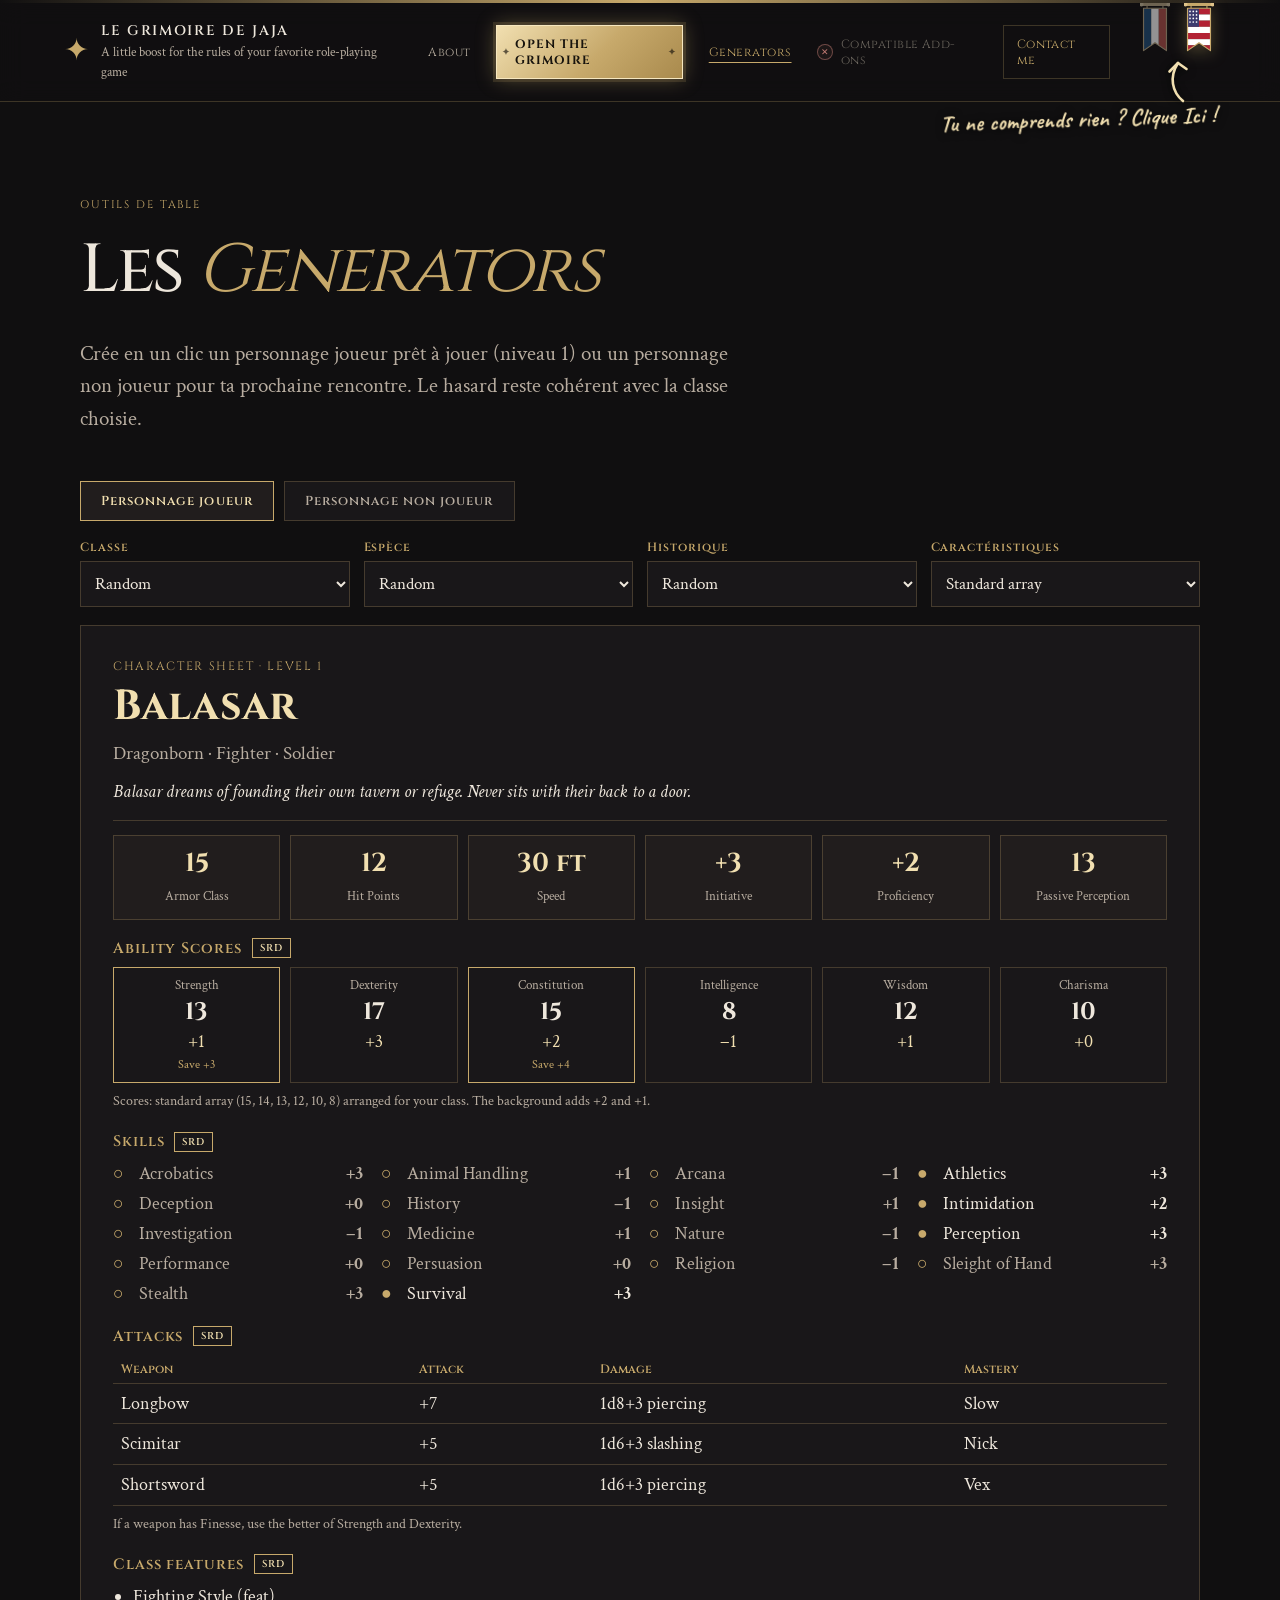
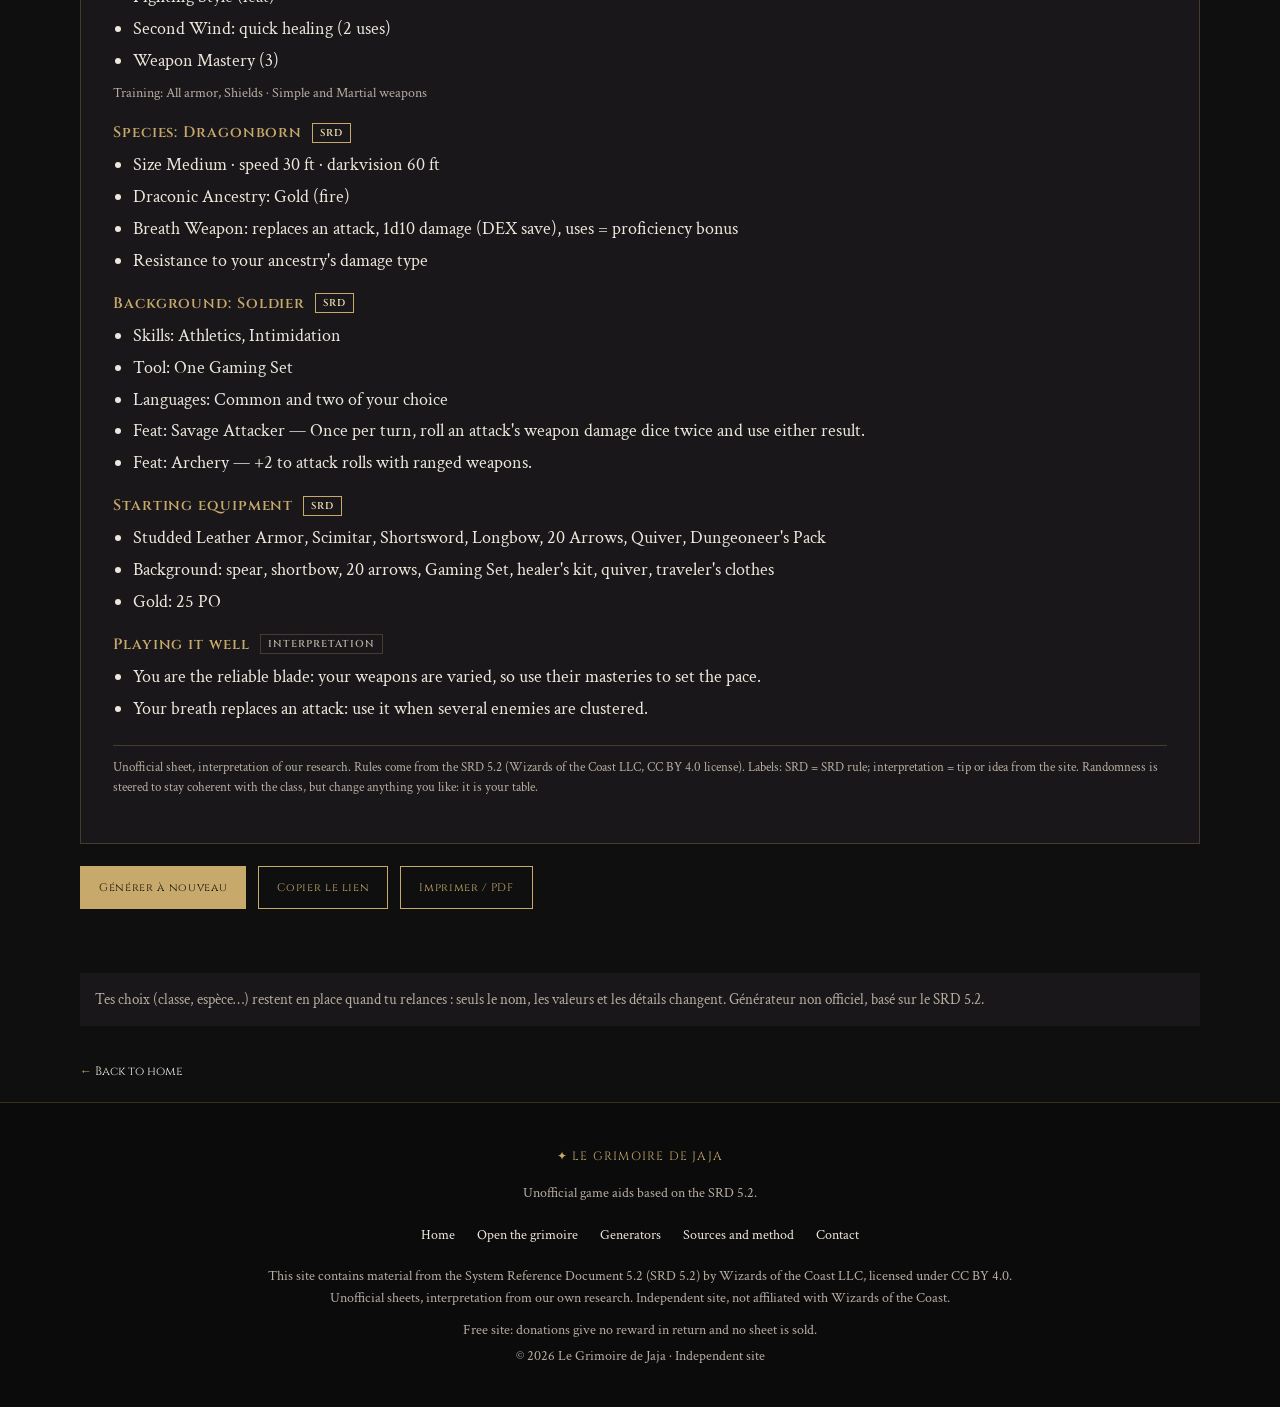
==== commit 22fe7e88: "Add files via upload" ====
--- a/generateurs.html
+++ b/generateurs.html
@@ -12,7 +12,7 @@
   <link rel="preconnect" href="https://fonts.googleapis.com">
   <link rel="preconnect" href="https://fonts.gstatic.com" crossorigin>
   <link href="https://fonts.googleapis.com/css2?family=Cinzel:wght@400;500;600;700&family=Crimson+Text:wght@400;600;700&family=Caveat:wght@600;700&display=swap" rel="stylesheet">
-  <link rel="stylesheet" href="styles.css?v=64">
+  <link rel="stylesheet" href="styles.css?v=66">
 </head>
 <body>
   <div class="topline" aria-hidden="true"></div>
@@ -88,12 +88,12 @@
   </footer>
   <script src="script.js"></script>
   
-  <script src="lang.js?v=64"></script>
-  <script src="contact.js?v=64"></script>
-  <script src="generateurs-data.js?v=64"></script>
-  <script src="generateurs.js?v=64"></script>
+  <script src="lang.js?v=66"></script>
+  <script src="contact.js?v=66"></script>
+  <script src="generateurs-data.js?v=66"></script>
+  <script src="generateurs.js?v=66"></script>
   
   <script src='https://storage.ko-fi.com/cdn/scripts/overlay-widget.js'></script>
-  <script src="soutien.js?v=64"></script>
+  <script src="soutien.js?v=66"></script>
 </body>
 </html>
